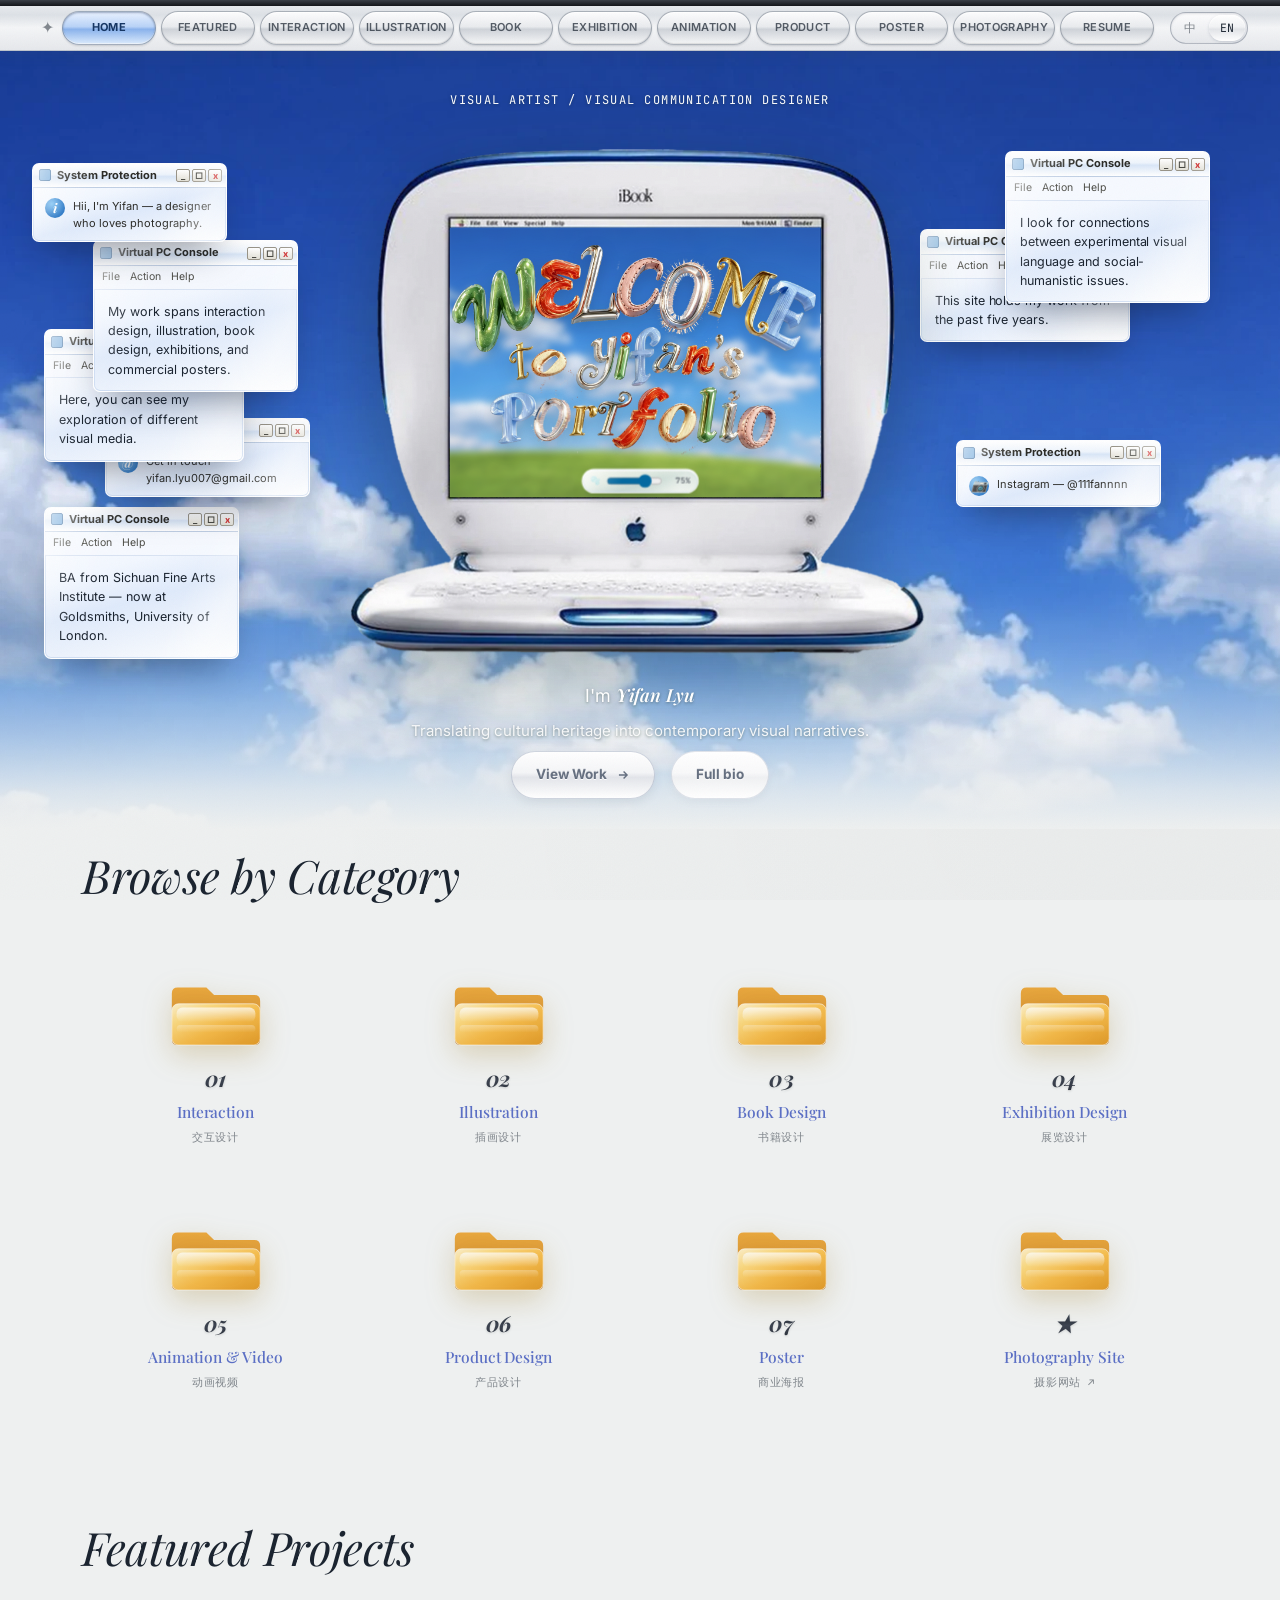
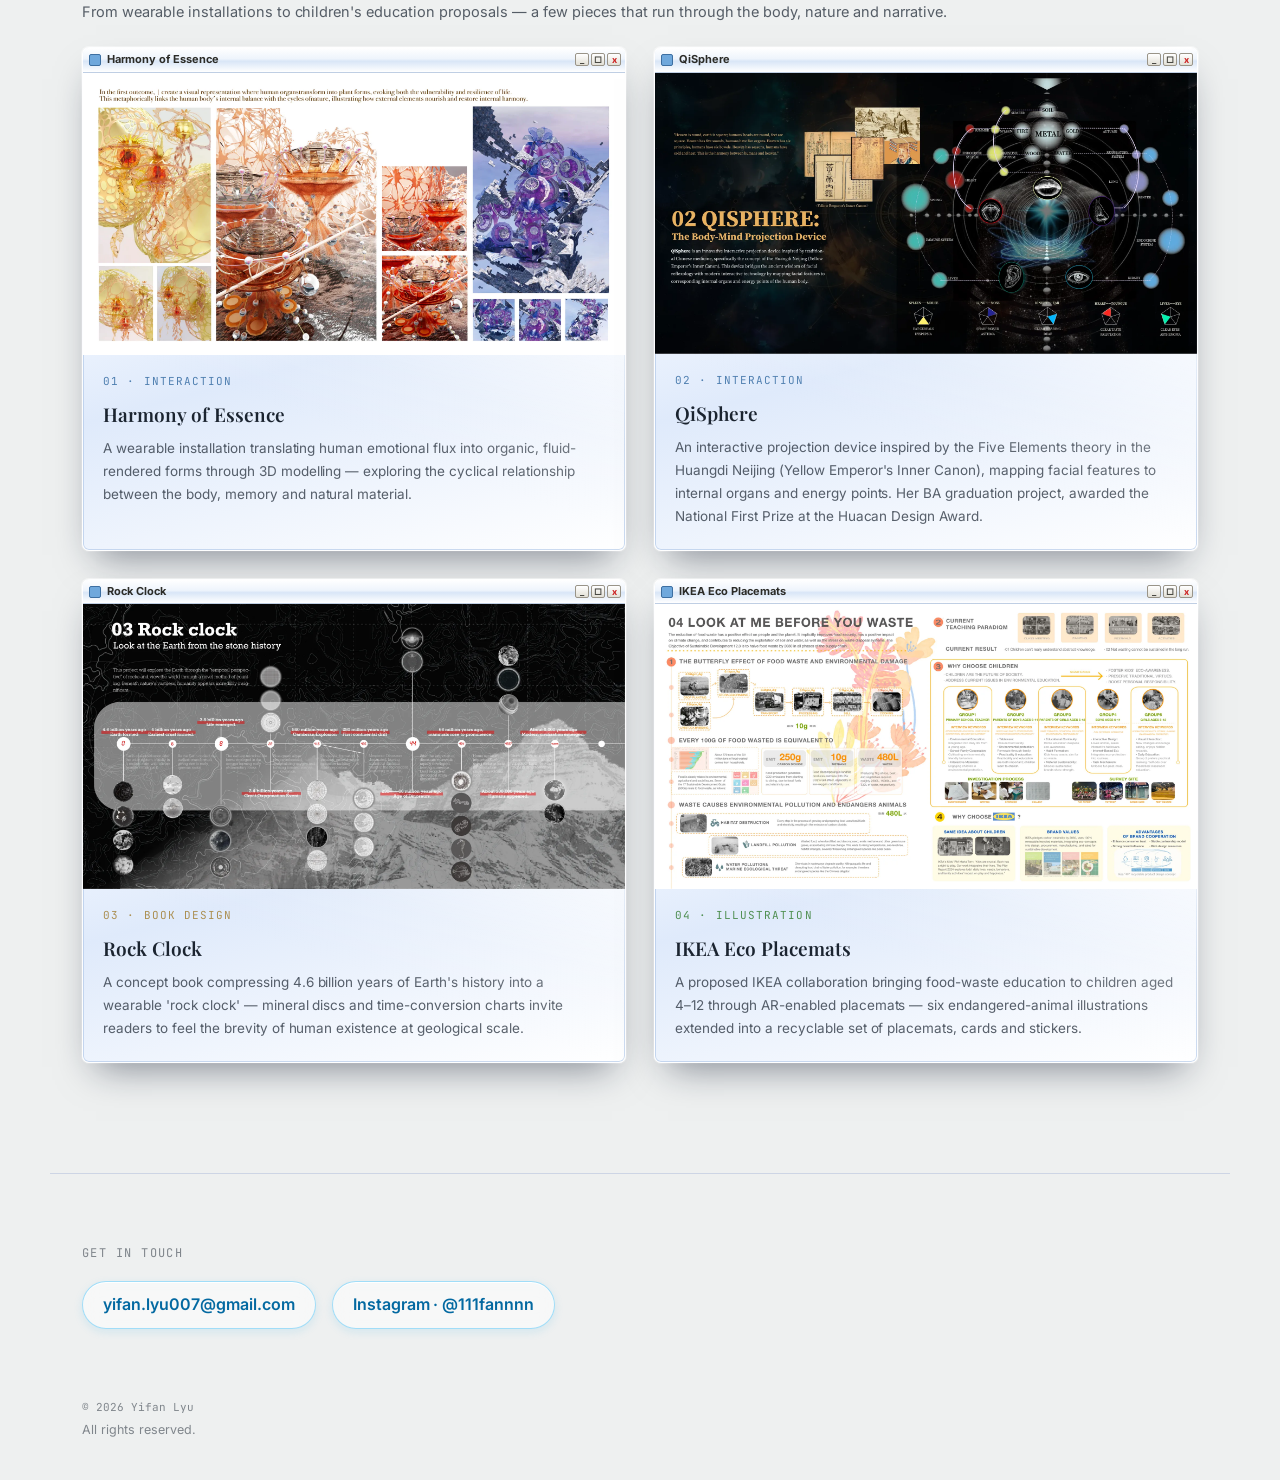
==== index.html @ 65c14242 "v62: mobile-only hero/nav/category/resume rework All changes scoped to max-width media queries — des" ====
<!doctype html>
<html lang="en" data-lang="en">
<head>
<meta charset="UTF-8">
<meta name="viewport" content="width=device-width, initial-scale=1.0">
<title>Yifan Lyu | Visual Artist &amp; Designer</title>
<meta name="description" content="Yifan Lyu's portfolio: photography, illustration, book design, exhibitions and interaction design.">
<link rel="stylesheet" href="css/style.css?v=62">
</head>
<body>

<nav class="site-nav">
  <div class="nav-inner">
    <a href="index.html" class="brand" aria-label="Home"><span class="brand-mark">✦</span></a>
    <div class="nav-right">
      <div class="nav-links nav-links-cats" id="nav-cat-links"></div>
      <div class="nav-links nav-links-simple">
        <a href="index.html" data-i18n="nav_home">首页</a>
        <a href="index.html#cat-tiles-section" data-i18n="nav_categories">作品分类</a>
        <a href="index.html#featured-section" data-i18n="nav_featured">精选项目</a>
        <a href="about.html" data-i18n="nav_about">简历</a>
      </div>
      <div class="lang-toggle">
        <button data-lang="zh">中</button>
        <button data-lang="en">EN</button>
      </div>
    </div>
  </div>
</nav>

<header class="welcome-hero" id="welcome-hero">
  <div class="welcome-kicker" data-i18n="hero_role">视觉艺术家 / 视觉传达设计师</div>

  <div class="hero-clouds" aria-hidden="true">
    <div class="hero-cloud" style="top:4%; width:340px; height:80px; animation-duration:75s; animation-delay:0s;"></div>
    <div class="hero-cloud" style="top:11%; width:220px; height:56px; animation-duration:58s; animation-delay:-20s;"></div>
    <div class="hero-cloud" style="top:2%; width:180px; height:46px; animation-duration:66s; animation-delay:-42s;"></div>
  </div>
  <div class="crt-scene" id="crt-scene">
    <div class="crt-wrap">
      <img class="crt-monitor-img" src="assets/img/hero/ibook.webp" alt="">
      <div class="crt-screen">
        <div class="welcome-3d-wrap" id="welcome-3d-wrap" role="img" aria-label="Welcome to Yifan Lyu's Portfolio"></div>
      </div>
      <div class="hero-bubble-slider">
        <span>&#129767;</span>
        <input type="range" id="bubble-density" min="0" max="100" step="5" value="75">
        <span class="bubble-pct" id="bubble-pct">75%</span>
      </div>
    </div>
    <div class="scatter-windows" id="scatter-windows"></div>
  </div>
  <div class="hero-bubbles" id="hero-bubbles" aria-hidden="true"></div>

  <p class="welcome-sub"><span data-i18n="welcome_iam">我是</span> <strong>Yifan Lyu</strong></p>
  <p class="welcome-tagline" data-i18n="hero_tagline">在视觉文化与身份认同之间，寻找传统与当代的转译方式。</p>

  <div class="welcome-actions">
    <a href="#cat-tiles" class="btn-solid">
      <span data-i18n="hero_cta">查看作品</span>
      <svg width="14" height="14" viewBox="0 0 24 24" fill="none" stroke="currentColor" stroke-width="2.4"><path d="M5 12h14M13 6l6 6-6 6"/></svg>
    </a>
    <a href="about.html" class="btn-line" data-i18n="intro_more">完整履历</a>
  </div>
</header>

<section class="featured" id="cat-tiles-section">
  <div class="section-head reveal">
    <div>
      <h2 data-i18n="work_section_heading">作品分类</h2>
    </div>
  </div>
  <div class="cat-tile-grid" id="cat-tiles"></div>
</section>

<section class="featured" id="featured-section">
  <div class="section-head reveal">
    <div>
      <h2 data-i18n="featured_heading">精选项目</h2>
      <p class="sec-desc" data-i18n="featured_desc">从可穿戴装置到儿童教育提案，几件贯穿身体、自然与叙事的代表作品。</p>
    </div>
  </div>
  <div class="feature-grid" id="featured-projects"></div>
</section>

<section class="contact-cta reveal">
  <div class="kicker" data-i18n="footer_contact_kicker">联系</div>
  <div class="contact-links">
    <a class="email" href="mailto:yifan.lyu007@gmail.com">yifan.lyu007@gmail.com</a>
    <a class="email" href="https://instagram.com/111fannnn" target="_blank" rel="noopener">Instagram · @111fannnn</a>
  </div>
</section>

<footer class="site-footer">
  <div class="foot-left">
    <span class="page-index">© <span id="year"></span> Yifan Lyu</span>
    <span data-i18n="footer_rights">保留所有权利。</span>
  </div>
</footer>

<div class="confirm-modal" id="photo-confirm-modal" aria-hidden="true">
  <div class="confirm-backdrop" data-confirm-close></div>
  <div class="confirm-card win">
    <div class="win-titlebar">
      <span class="win-icon"></span>
      <span class="win-title" data-i18n="photo_confirm_title">跳转提示</span>
      <div class="win-controls"><span data-confirm-close>x</span></div>
    </div>
    <div class="win-body confirm-body">
      <p data-i18n="photo_confirm_body">即将离开本站，前往一个独立的摄影作品网站。</p>
      <div class="confirm-actions">
        <button type="button" class="btn-line" data-confirm-close data-i18n="photo_confirm_cancel">取消</button>
        <button type="button" class="btn-solid" id="photo-confirm-ok" data-i18n="photo_confirm_ok">继续前往</button>
      </div>
    </div>
  </div>
</div>

<script src="js/data.js?v=62"></script>
<script src="js/welcome-pieces.js?v=62"></script>
<script src="js/main.js?v=62"></script>
<script src="js/gallery.js?v=62"></script>
<script src="js/home.js?v=62"></script>
<script>
  document.getElementById("year").textContent = new Date().getFullYear();
  function applyInlineLang() {
    const lang = document.documentElement.getAttribute("data-lang") || "en";
    document.querySelectorAll("[data-lang-zh]").forEach((el) => {
      el.textContent = lang === "zh" ? el.dataset.langZh : el.dataset.langEn;
    });
  }
  document.addEventListener("DOMContentLoaded", applyInlineLang);
  document.addEventListener("langchange", applyInlineLang);
</script>
</body>
</html>
---- css/style.css ----
/* =========================================================================
   Yifan Lyu — Portfolio
   Design system: cool pale ground, italic serif display type mixed with a
   grotesk sans, a glossy multi-hue accent system (echoing the 3D-lettered
   "Welcome" key art), hand-marked details.
========================================================================= */

@import url("https://fonts.googleapis.com/css2?family=Playfair+Display:ital,wght@0,500;0,600;0,700;1,500;1,600;1,700&family=Noto+Serif+SC:wght@500;600&family=Inter:wght@400;500;600;700;800;900&family=JetBrains+Mono:wght@400;500&family=Yellowtail&family=Noto+Sans+SC:wght@300;400;500;600&display=swap");

:root {
  --bg: #eef0f0;
  --bg-soft: #e3e6e5;
  --card: #ffffff;
  --ink: #1b2430;
  --ink-70: rgba(27, 36, 48, 0.72);
  --ink-50: rgba(27, 36, 48, 0.52);
  --line: rgba(120, 145, 200, 0.28);
  --line-strong: rgba(70, 90, 140, 0.32);
  --accent: #0369a1;
  --accent-warm: #b91c1c;
  --accent-warm-border: rgba(185, 28, 28, .35);
  --accent-2: #38bdf8;
  --cat-heading: #5b6fc4; /* single blue-violet used for category headings/folder names — not per-category, just one consistent color */
  --accent-pale: #e0f2fe;
  --accent-grad: linear-gradient(125deg, #7dd3fc 0%, #38bdf8 45%, #c084fc 100%);
  --purple: #6b21a8;
  --purple-2: #c084fc;
  --purple-pale: #f3e8ff;

  /* neutral gray-white glass — nav, panels, cards, buttons */
  --glass-grad: linear-gradient(135deg, rgba(255,255,255,.88) 0%, rgba(238,239,240,.68) 45%, rgba(226,228,232,.55) 75%, rgba(255,255,255,.88) 100%);
  --glass-border: rgba(120, 130, 145, 0.28);
  /* white-glass, same material as the buttons — folder tiles + feature cards */
  --folder-grad: linear-gradient(180deg, #ffffff 0%, #f4f5f7 45%, #e3e5ea 55%, #ffffff 100%);
  /* deep, low-shine graphite text treatment for tile numbers etc. */
  --metal-grad: linear-gradient(180deg, #4b5361 0%, #333a45 45%, #3d4451 55%, #262b34 100%);

  --c-yingxiang: #d1531f;
  --c-shouhui: #4f8f52;
  --c-shuji: #ab8f52;
  --c-vi: #9a524f;
  --c-jiaohu: #4f7fb0;
  --c-chanpin: #6f6fae;
  --c-haibao: #c2894f;
  --sage: #d7ddce;
  --sage-ink: #2a2f27;

  --serif: "Playfair Display", "Noto Serif SC", "PingFang SC", serif;
  --sans: "Inter", "PingFang SC", "Microsoft YaHei", "Noto Sans SC", -apple-system, sans-serif;
  --mono: "JetBrains Mono", ui-monospace, monospace;

  --container: 1180px;
  --edge: clamp(20px, 5vw, 32px);
  --radius: 8px;
}

* { box-sizing: border-box; }
html { scroll-behavior: smooth; }

/* Work-listing and project-detail pages keep the warm red accent; the
   homepage and resume page stay on the cool blue --accent default. */
.page-work, .page-project { --accent: var(--accent-warm); }

body {
  margin: 0;
  background-color: var(--bg);
  background-image:
    radial-gradient(at 10% 10%, rgba(255, 255, 255, 0.6) 0px, transparent 55%),
    radial-gradient(at 90% 90%, rgba(0, 0, 0, 0.02) 0px, transparent 55%);
  background-attachment: fixed;
  color: var(--ink);
  font-family: var(--sans);
  font-size: 16px;
  line-height: 1.6;
  letter-spacing: -0.001em;
  -webkit-font-smoothing: antialiased;
  -moz-osx-font-smoothing: grayscale;
  text-rendering: optimizeLegibility;
  overflow-x: hidden;
  cursor: url("../assets/img/cursor-mosaic.png") 2 2, auto;
}

/* Reusable frosted-glass panel — used for nav chrome, cards and boxed content
   so the whole site reads as one consistent Y2K glass system. */
.glass-panel {
  background: var(--glass-grad);
  -webkit-backdrop-filter: blur(20px) saturate(140%);
  backdrop-filter: blur(20px) saturate(140%);
  border: 1px solid var(--glass-border);
  box-shadow: 0 16px 40px rgba(148, 163, 184, 0.20), inset 0 1.5px 0 rgba(255,255,255,.95), inset 0 -2px 4px rgba(186,230,253,.3);
}

img, video { max-width: 100%; display: block; }
a { color: inherit; text-decoration: none; }
button { font: inherit; color: inherit; background: none; border: none; cursor: pointer; }
ul { margin: 0; padding: 0; list-style: none; }
h1, h2, h3, h4, p { margin: 0; }

.container { max-width: var(--container); margin: 0 auto; padding: 0 var(--edge); }

::selection { background: var(--accent); color: var(--bg); }

/* background grain + texture ------------------------------------------- */
body::before {
  content: "";
  position: fixed; inset: 0; pointer-events: none; z-index: 9000;
  opacity: 0.035; mix-blend-mode: multiply;
  background-image: url("data:image/svg+xml,%3Csvg xmlns='http://www.w3.org/2000/svg' width='120' height='120'%3E%3Cfilter id='n'%3E%3CfeTurbulence type='fractalNoise' baseFrequency='0.9' numOctaves='2' stitchTiles='stitch'/%3E%3C/filter%3E%3Crect width='100%25' height='100%25' filter='url(%23n)'/%3E%3C/svg%3E");
}

/* custom cursor ---------------------------------------------------------- */
.cursor-dot {
  position: fixed; top: 0; left: 0; width: 14px; height: 14px;
  border-radius: 50%; background: var(--accent); pointer-events: none;
  z-index: 9999; transform: translate(-50%, -50%);
  transition: width .2s, height .2s, background .2s, opacity .2s;
  opacity: 0;
}
.cursor-dot.active { opacity: 1; }
.cursor-dot.big { width: 46px; height: 46px; background: rgba(209, 83, 31, 0.14); border: 1.5px solid var(--accent); }
@media (max-width: 900px), (hover: none) { .cursor-dot { display: none; } }

/* -------------------------------------------------------------------- nav
   Classic Mac OS X / early-2000s browser chrome: a thin dark strip on top,
   then a steel-gray beveled bar of individually pill-shaped, 3D tab
   buttons — each with its own top highlight and bottom bevel, not a flat
   flush strip of hairline-divided cells. */
.site-nav {
  position: sticky; top: 0; left: 0; right: 0; z-index: 500;
  background: linear-gradient(180deg, #eef0f3 0%, #dde1e6 30%, #f4f5f7 55%, #e6e8ec 100%);
  border-bottom: 1px solid rgba(120, 130, 145, .4);
  box-shadow: 0 4px 14px rgba(60, 70, 90, 0.14);
}
/* nav content is capped to the same --container column as every other
   section so the nav buttons line up with body text at every viewport
   width, while the bar's background/shadow still bleeds full width */
.nav-inner {
  display: flex; align-items: center;
  padding: 6px var(--edge) 0;
  min-height: 50px;
}
.site-nav::before {
  content: ""; position: absolute; top: 0; left: 0; right: 0; height: 6px;
  background: linear-gradient(180deg, #3a3f47 0%, #14161a 100%);
  z-index: 0; pointer-events: none;
}
.site-nav .brand {
  position: relative; z-index: 1;
  display: flex; align-items: center; justify-content: center;
  width: 30px; height: 34px; flex-shrink: 0;
}
.brand-mark {
  font-size: 16px; color: var(--ink-50); transition: color .2s, transform .3s;
}
.site-nav .brand:hover .brand-mark { color: var(--accent); transform: rotate(90deg); }

.nav-links { display: flex; align-items: stretch; gap: 5px; height: 34px; }
.nav-links a {
  display: flex; align-items: center; justify-content: center;
  font-size: 12px; font-weight: 600; letter-spacing: .03em; text-transform: uppercase;
  position: relative; padding: 0 15px; border-radius: 999px;
  background: linear-gradient(180deg, #fdfdfe 0%, #e9ebee 46%, #cfd3d9 54%, #f6f7f8 100%);
  border: 1px solid rgba(110, 120, 135, .55);
  box-shadow: inset 0 1px 0 rgba(255,255,255,.95), inset 0 -1px 1px rgba(30,35,45,.12), 0 1px 2px rgba(30,35,45,.15);
  color: var(--ink-70); transition: background .18s, color .18s, box-shadow .18s, transform .15s;
}
.nav-links a:hover { transform: translateY(-1px); box-shadow: inset 0 1px 0 rgba(255,255,255,1), inset 0 -1px 1px rgba(30,35,45,.12), 0 3px 6px rgba(30,35,45,.22); }
.nav-links a.current {
  color: #173764; font-weight: 700;
  background: linear-gradient(180deg, #eaf2ff 0%, #b9d3f7 46%, #8bb3ec 54%, #dcebfd 100%);
  box-shadow: inset 0 1px 2px rgba(15,40,90,.35), inset 0 -1px 0 rgba(255,255,255,.6), 0 1px 2px rgba(30,35,45,.15);
}
/* category links stretch to fill the whole header, evenly spaced */
.nav-links-cats { flex: 1; justify-content: space-evenly; min-width: 0; }
.nav-links-cats a { flex: 1; font-size: 11px; padding: 0 6px; white-space: nowrap; }
.nav-links-simple { display: none; }
@media (max-width: 980px) {
  .nav-links-cats { display: none; }
  .nav-links-simple { display: flex; }
}
@media (max-width: 1180px) {
  .nav-links-cats a { padding: 0 4px; font-size: 10px; }
}

.lang-toggle {
  display: flex; align-items: center;
  border: 1px solid rgba(110, 120, 135, .5);
  background: linear-gradient(180deg, #fdfdfe 0%, #e5e7eb 100%);
  border-radius: 999px; padding: 2px; gap: 2px; font-family: var(--mono);
  font-size: 11.5px; letter-spacing: .04em;
  box-shadow: inset 0 1px 2px rgba(60,70,90,.15);
}
.lang-toggle button {
  padding: 4px 11px; border-radius: 999px; color: var(--ink-50); transition: background .2s, color .2s, box-shadow .2s;
}
.lang-toggle button.active {
  background: linear-gradient(180deg, #ffffff 0%, #f2f3f5 45%, #e2e4e8 55%, #ffffff 100%);
  color: var(--ink); box-shadow: inset 0 1px 0 #fff, 0 1px 3px rgba(100,110,130,.25);
}
.nav-right { position: relative; z-index: 1; display: flex; align-items: center; gap: 16px; height: 34px; flex: 1; min-width: 0; }
.nav-burger { display: none; }

@media (max-width: 520px) {
  .nav-inner { padding: 6px 18px 0; }
  .nav-right { gap: 8px; }
  .nav-links a { padding: 0 10px; font-size: 11px; }
  .lang-toggle { font-size: 11px; }
  .lang-toggle button { padding: 4px 9px; }
}
/* nav-links-simple now carries 4 items (Home / Categories / Featured /
   Resume) instead of 2 — tightened further so it still fits one line on
   an actual phone instead of wrapping or overflowing the nav bar */
@media (max-width: 460px) {
  .nav-links-simple { gap: 3px; }
  .nav-links-simple a { padding: 0 7px; font-size: 9.5px; letter-spacing: .01em; }
  .nav-right { gap: 6px; }
}
@media (max-width: 380px) {
  .nav-links-simple a { padding: 0 5px; font-size: 9px; }
}

/* gray-white glass/crystal buttons — soft frosted bevel, no color-coded gel.
   Solid + outline share the same footprint, just different fill weight. */
.btn-solid, .btn-line {
  display: inline-flex; align-items: center; gap: 9px;
  padding: 12px 24px; border-radius: 999px;
  font-size: 13.5px; font-weight: 700;
  /* gray, slightly reflective label — a soft light hit from above, a faint
     dark rim below, on a mid-gray base rather than near-black ink */
  color: #667081;
  text-shadow: 0 1px 0 rgba(255,255,255,.9), 0 -1px 0 rgba(50,60,75,.12);
  transition: transform .25s ease, box-shadow .25s ease;
}
.btn-solid {
  background: linear-gradient(180deg, #ffffff 0%, #f4f5f7 45%, #e3e5ea 55%, #ffffff 100%);
  border: 1px solid rgba(148, 163, 184, .45);
  box-shadow: inset 0 1px 0 #ffffff, 0 3px 10px rgba(100, 110, 130, 0.14);
}
.btn-solid:hover { transform: translateY(-2px); box-shadow: inset 0 1px 0 #ffffff, 0 10px 20px rgba(100, 110, 130, 0.2); }
.btn-line {
  background: linear-gradient(180deg, #ffffff 0%, #f9f9fa 45%, #f0f1f3 55%, #ffffff 100%);
  border: 1px solid rgba(148, 163, 184, .3);
  box-shadow: inset 0 1px 0 #ffffff, 0 2px 8px rgba(100, 110, 130, 0.08);
}
.btn-line:hover { transform: translateY(-2px); box-shadow: inset 0 1px 0 #ffffff, 0 8px 16px rgba(100, 110, 130, 0.18); }
.kicker {
  font-family: var(--mono); font-size: 12px; text-transform: uppercase; letter-spacing: .12em;
  color: var(--ink-50);
}

/* ============================================================ welcome hero
   The user's own sky-and-grass photo, an iBook with the WELCOME letters
   swaying on its screen, a scatter of classic silver "Virtual PC Console"
   note windows kept perfectly upright (no tilt), and a few soap bubbles
   drifting up on load. */
.welcome-hero {
  position: relative; overflow: hidden;
  display: flex; flex-direction: column; align-items: center; justify-content: flex-start;
  padding: 40px var(--edge) 30px; gap: 8px;
  background: url("../assets/img/hero/hero-sky-photo2.webp") center top / cover no-repeat;
}
/* ---- soft decorative clouds drifting rightward behind the iBook — the sky
   photo itself can't be panned (it would expose its edges), so this is a
   separate overlay layer instead: safe to loop forever at any viewport. ---- */
.hero-clouds { position: absolute; inset: 0; overflow: hidden; pointer-events: none; z-index: 1; }
.hero-cloud {
  position: absolute; left: -30%;
  border-radius: 50%;
  background: radial-gradient(ellipse at center, rgba(255,255,255,.5) 0%, rgba(255,255,255,.22) 50%, transparent 75%);
  filter: blur(7px);
  animation: hero-cloud-drift linear infinite;
}
@keyframes hero-cloud-drift {
  0% { transform: translateX(0); }
  100% { transform: translateX(160vw); }
}
@media (prefers-reduced-motion: reduce) { .hero-cloud { display: none; } }

/* fade the photo into the page background at the bottom edge instead of a hard cut */
.welcome-hero::after {
  content: ""; position: absolute; left: 0; right: 0; bottom: 0; height: 240px;
  background: linear-gradient(to bottom,
    rgba(238,240,240,0) 0%,
    rgba(238,240,240,.22) 35%,
    rgba(238,240,240,.55) 62%,
    rgba(238,240,240,.85) 84%,
    var(--bg) 100%);
  pointer-events: none; z-index: 1;
}
.welcome-kicker {
  font-family: var(--mono); font-size: 12px; text-transform: uppercase; letter-spacing: .12em;
  color: #ffffff; text-shadow: 0 1px 3px rgba(20,40,20,.35);
}

/* ---- the screen scene: iBook centerpiece (enlarged), windows overlapping beside it ---- */
.crt-scene { position: relative; width: min(1400px, 100%); z-index: 2; }
.crt-wrap { position: relative; width: min(580px, 56vw); margin: 0 auto; z-index: 3; filter: drop-shadow(0 24px 40px rgba(20,40,20,.3)); }
.crt-wrap img.crt-monitor-img { width: 100%; height: auto; display: block; }

.crt-screen {
  position: absolute; left: 17.23%; top: 18.39%; width: 63.87%; height: 46.78%;
  overflow: hidden;
  /* letters pinned toward the top of the screen, freeing the lower portion
     for the bubble-density slider to sit on without covering them */
  display: flex; align-items: flex-start; justify-content: center;
  background: #cfe0ea;
}
.crt-screen::before {
  content: ""; position: absolute; inset: -6px; z-index: 0;
  background: url("../assets/img/hero/sky-clean.webp") center / cover no-repeat;
  filter: blur(3px);
  opacity: .85;
}
.welcome-3d-wrap { position: relative; width: 100%; aspect-ratio: 2503 / 1490; margin-top: 4%; }
.wp-dust { position: absolute; inset: 0; width: 100%; height: 100%; pointer-events: none; }

@property --sway-y { syntax: '<length>'; inherits: false; initial-value: 0px; }
@property --sway-r { syntax: '<angle>'; inherits: false; initial-value: 0deg; }
@property --mx { syntax: '<length>'; inherits: false; initial-value: 0px; }
@property --my { syntax: '<length>'; inherits: false; initial-value: 0px; }

.wp-piece {
  position: absolute; height: auto; display: block;
  filter: drop-shadow(0 6px 8px rgba(20,27,38,.2));
  transform: translate(var(--mx, 0px), calc(var(--my, 0px) + var(--sway-y, 0px))) rotate(var(--sway-r, 0deg));
  /* no CSS transition here on purpose — --mx/--my are already updated every
     animation frame from JS while the mouse moves (see initHeroParallax),
     so a transition on the same "transform" property would restart itself
     ~60x/sec, fighting the already-running welcome-sway keyframe animation
     and causing visible stutter right as the cursor gets close. The JS
     eases the mouse-leave reset manually instead. */
  animation: welcome-sway var(--dur, 4.2s) ease-in-out infinite;
  animation-delay: var(--delay, 0s);
  will-change: transform;
}
@keyframes welcome-sway {
  0%, 100% { --sway-y: 0px; --sway-r: 0deg; }
  50% { --sway-y: var(--amp, -8px); --sway-r: var(--rot, 1.4deg); }
}
@media (prefers-reduced-motion: reduce) {
  .wp-piece { animation: none; }
}

/* ---- soap bubbles drifting up through the scene on load — same backdrop
   layer as the orbiting photos, behind the computer and windows ---- */
.hero-bubbles { position: absolute; inset: 0; overflow: hidden; pointer-events: none; z-index: 1; }
.hero-bubble-float {
  position: absolute; bottom: -8%; z-index: 2; border-radius: 50%; pointer-events: none;
  opacity: 0;
  /* soap-film iridescence: picks up a bit of the sky/grass scene it drifts
     through — blue, green and a touch of pink — over a bright highlight. */
  background:
    radial-gradient(circle at 30% 26%, rgba(255,255,255,.9) 0%, rgba(255,255,255,.2) 18%, transparent 32%),
    radial-gradient(circle at 70% 72%, rgba(110,190,255,.4) 0%, transparent 54%),
    radial-gradient(circle at 78% 28%, rgba(160,255,180,.3) 0%, transparent 46%),
    radial-gradient(circle at 22% 74%, rgba(255,180,225,.24) 0%, transparent 50%),
    rgba(255,255,255,.1);
  border: 1.5px solid rgba(255,255,255,.7);
  box-shadow: inset 0 0 16px rgba(255,255,255,.4), inset 0 0 30px rgba(130,200,255,.2), 0 6px 16px rgba(20,40,20,.1);
  /* backwards fill so the pre-delay state is genuinely the 0% keyframe
     (invisible, unrisen) instead of the element's own base style — without
     this, a bubble sits fully visible at rest until its delay elapses. */
  animation: bubble-rise linear infinite;
  animation-fill-mode: backwards;
}
@keyframes bubble-rise {
  0% { transform: translateY(0) translateX(0); opacity: 0; }
  8% { opacity: .85; }
  90% { opacity: .6; }
  100% { transform: translateY(calc(-1 * var(--rise, 700px))) translateX(var(--drift, 30px)); opacity: 0; }
}
@media (prefers-reduced-motion: reduce) { .hero-bubble-float { display: none; } }

/* ---- crystal-glass popup windows, scattered around, always upright — same
   glossy-bevel material family as the buttons and folder tabs, with a
   diagonal shine sweep for a proper "亮晶晶" glinting read ---- */
.win {
  position: relative;
  display: block; border-radius: 7px; overflow: hidden;
  background: linear-gradient(165deg, #ffffff 0%, #f2f7ff 38%, #dfeafb 58%, #ffffff 100%);
  border: 1px solid rgba(255,255,255,.9);
  box-shadow:
    0 18px 36px -14px rgba(15,25,45,.5),
    inset 0 1.5px 0 rgba(255,255,255,.95),
    inset 0 0 0 1px rgba(170,195,230,.45);
  transition: transform .2s ease, box-shadow .2s ease;
}
.win::after {
  content: ""; position: absolute; inset: 0; pointer-events: none; z-index: 3;
  background: linear-gradient(115deg,
    rgba(255,255,255,.7) 0%, rgba(255,255,255,.18) 18%,
    transparent 32%, transparent 68%,
    rgba(255,255,255,.4) 86%, rgba(255,255,255,.08) 100%);
  mix-blend-mode: screen;
}
.win:hover { transform: translateY(-3px); }
.win-titlebar {
  position: relative; overflow: hidden; z-index: 2;
  display: flex; align-items: center; gap: 6px; padding: 3px 4px 3px 6px;
  background: linear-gradient(180deg, #ffffff 0%, #eef4fc 45%, #d9e6f7 55%, #ffffff 100%);
  border-bottom: 1px solid rgba(150,175,210,.6);
  cursor: grab;
}
.win.dragging, .sys-note.dragging { z-index: 50; box-shadow: 0 26px 50px -12px rgba(10,15,15,.55); }
.win.dragging .win-titlebar, .sys-note.dragging .win-titlebar { cursor: grabbing; }
.win-icon {
  width: 12px; height: 12px; flex-shrink: 0; background: #6fa8dc;
  border: 1px solid #3d6fa1; border-radius: 2px;
}
.win-title { flex: 1; font-family: var(--sans); font-size: 11px; font-weight: 700; letter-spacing: 0; color: #2c2c28; white-space: nowrap; overflow: hidden; text-overflow: ellipsis; }
.win-controls { display: flex; gap: 2px; position: relative; }
.win-controls span {
  width: 14px; height: 13px; display: flex; align-items: center; justify-content: center;
  font-size: 9px; line-height: 1; font-family: var(--sans); font-weight: 700;
  background: linear-gradient(180deg, #ffffff 0%, #e2e0d6 100%); color: #4a4a44;
  border: 1px solid #999488; border-radius: 2px;
}
.win-controls span:last-child { color: #c22; }
.win-menubar {
  position: relative; z-index: 2;
  display: flex; gap: 10px; padding: 3px 8px;
  background: rgba(247,250,255,.9); border-bottom: 1px solid rgba(210,222,240,.8);
  font-family: var(--sans); font-size: 10.5px; color: #4a4a44;
}
.win-body { position: relative; z-index: 2; padding: 12px 14px; background: transparent; color: var(--ink); }

.scatter-windows { display: flex; flex-wrap: wrap; justify-content: center; gap: 14px; margin-top: 6px; z-index: 2; }
.scatter-windows .win { width: clamp(190px, 42vw, 230px); }
.scatter-windows .win-body { font-size: 12.5px; line-height: 1.55; }

/* below the 980px breakpoint the note windows fall out of their absolute
   overlapping slots and stack in a plain flex-wrap list under the iBook.
   On an actual phone that's a dozen full-size app windows stacked end to
   end — dropped entirely on mobile (desktop/tablet ≥720px unaffected,
   still gets the full scattered-window layout). */
@media (max-width: 720px) {
  .scatter-windows { display: none; }
}

/* ---- bubble-density slider — sits on the lower part of the iBook screen
   itself (the letters are pinned to the top of the screen to clear it) ---- */
.hero-bubble-slider {
  position: relative; z-index: 4; display: flex; align-items: center; gap: 8px; overflow: hidden;
  margin: 10px auto 0; padding: 5px 12px; width: fit-content;
  background: linear-gradient(165deg, rgba(255,255,255,.92) 0%, rgba(242,247,255,.85) 38%, rgba(223,234,251,.8) 58%, rgba(255,255,255,.92) 100%);
  border: 1px solid rgba(255,255,255,.9); border-radius: 999px;
  box-shadow: 0 10px 22px -10px rgba(15,25,45,.4), inset 0 1.5px 0 rgba(255,255,255,.95), inset 0 0 0 1px rgba(170,195,230,.4);
  -webkit-backdrop-filter: blur(6px); backdrop-filter: blur(6px);
  font-family: var(--mono); font-size: 10.5px; color: var(--ink-70); letter-spacing: .04em;
}
.hero-bubble-slider::after {
  content: ""; position: absolute; inset: 0; pointer-events: none;
  background: linear-gradient(115deg,
    rgba(255,255,255,.7) 0%, rgba(255,255,255,.15) 20%,
    transparent 36%, transparent 64%,
    rgba(255,255,255,.35) 84%, rgba(255,255,255,.06) 100%);
  mix-blend-mode: screen;
}
.hero-bubble-slider input[type="range"] {
  width: 100px; accent-color: var(--accent);
}
.hero-bubble-slider .bubble-pct { min-width: 2.6em; text-align: right; font-weight: 700; color: var(--ink); }

/* ---- compact "System Protection"-style toast for the lead intro line —
   same crystal-glass material as .win ---- */
.sys-note {
  position: relative;
  display: block; border-radius: 7px; overflow: hidden;
  background: linear-gradient(165deg, #ffffff 0%, #f2f7ff 38%, #dfeafb 58%, #ffffff 100%);
  border: 1px solid rgba(255,255,255,.9);
  box-shadow:
    0 18px 36px -14px rgba(15,25,45,.5),
    inset 0 1.5px 0 rgba(255,255,255,.95),
    inset 0 0 0 1px rgba(170,195,230,.45);
}
.sys-note::after {
  content: ""; position: absolute; inset: 0; pointer-events: none; z-index: 3;
  background: linear-gradient(115deg,
    rgba(255,255,255,.7) 0%, rgba(255,255,255,.18) 18%,
    transparent 32%, transparent 68%,
    rgba(255,255,255,.4) 86%, rgba(255,255,255,.08) 100%);
  mix-blend-mode: screen;
}
.sys-note .win-titlebar { padding: 3px 4px 3px 6px; }
.sys-note .sys-body { position: relative; z-index: 2; display: flex; align-items: flex-start; gap: 8px; padding: 10px 12px; }
.sys-note .sys-icon {
  width: 20px; height: 20px; border-radius: 50%; flex-shrink: 0;
  background: radial-gradient(circle at 35% 30%, #7ec3f5, #1c6fc2 70%);
  color: #fff; font-family: var(--serif); font-style: italic; font-weight: 700; font-size: 13px;
  display: flex; align-items: center; justify-content: center;
}
.sys-note .sys-text { font-family: var(--sans); font-size: 11px; line-height: 1.5; color: #2c2c28; }

@media (min-width: 980px) {
  .crt-scene { min-height: 555px; }
  .crt-wrap { position: absolute; left: 50%; top: 4px; transform: translateX(-50%); }
  .scatter-windows { position: absolute; inset: 0; margin-top: 0; display: block; }
  .scatter-windows .win,
  .scatter-windows .sys-note {
    position: absolute; left: var(--slot-x); top: var(--slot-y); transform: none;
    z-index: var(--slot-z, 2);
  }
  .scatter-windows .win { width: var(--slot-w, 210px); }
  .scatter-windows .sys-note { width: var(--slot-w, 200px); }
  /* positioned relative to .crt-wrap now (it's nested inside it) — sits in
     the lower part of the screen, below the top-pinned letters; if space
     runs short it's fine to spill onto the Apple logo below the screen */
  .hero-bubble-slider {
    position: absolute; left: 50%; top: 60%; transform: translateX(-50%) scale(.88);
    margin: 0; z-index: 5; font-size: 9px; padding: 3px 9px; gap: 5px;
  }
  .hero-bubble-slider input[type="range"] { width: 64px; }
}

/* sit above the bubble layer (z-index 2) so drifting bubbles never wash
   out the name, tagline or buttons */
.welcome-sub {
  position: relative; z-index: 3;
  font-size: clamp(15px, 2vw, 18px); color: #ffffff; text-shadow: 0 1px 3px rgba(20,40,20,.4); text-align: center;
}
.welcome-sub strong { font-family: var(--serif); font-style: italic; font-weight: 600; }
.welcome-tagline {
  position: relative; z-index: 3;
  font-size: clamp(13px, 1.5vw, 15px); color: rgba(255,255,255,.9); text-shadow: 0 1px 3px rgba(20,40,20,.4); max-width: 60ch; text-align: center;
}
.welcome-actions { position: relative; z-index: 3; display: flex; align-items: center; justify-content: center; gap: 16px; }

@media (max-width: 720px) {
  .welcome-hero { padding-top: 40px; gap: 4px; }
  /* the role line reads fine on a wide desktop hero but just eats vertical
     space above the fold on a phone — dropped on mobile only */
  .welcome-kicker { display: none; }
  /* was sized as a fraction of the hero (56vw), which shrinks to a tiny
     iBook with a lot of dead blue space around it on a narrow phone —
     mobile gets its own, much larger fraction of the screen width instead */
  .crt-wrap { width: min(440px, 86vw); }
  /* with .scatter-windows hidden above, "I'm Yifan Lyu" now follows the
     computer directly with no leftover gap where the popups used to sit */
}

/* ----------------------------------------------------------------- intro
   (still used standalone on about.html's page-hero) */
.intro-bio {
  font-size: clamp(16px, 1.8vw, 19px); line-height: 1.7; color: var(--ink);
}

@media (max-width: 860px) {
  .intro-grid { grid-template-columns: 1fr; gap: 24px; }
}

/* ------------------------------------------------------- category groups */
.cat-groups { max-width: var(--container); margin: 0 auto; padding: 0 var(--edge); display: flex; flex-direction: column; gap: 64px; }
.cat-group-head { display: flex; align-items: baseline; gap: 12px; margin-bottom: 22px; }
.cat-group-head .dot { width: 9px; height: 9px; border-radius: 50%; flex-shrink: 0; }
.cat-group-head h3 {
  font-family: var(--serif); font-style: italic; font-weight: 500;
  font-size: clamp(22px, 2.6vw, 30px);
  /* one consistent blue-violet instead of flat black — kept to a single
     color (not per-category) so the list doesn't turn into a rainbow */
  color: var(--cat-heading);
}
.cat-group-head .cat-en { font-family: var(--mono); font-size: 11.5px; color: var(--ink-50); text-transform: uppercase; letter-spacing: .06em; }

/* ------------------------------------------------------ category tile grid
   Back to a grid of individual folder icons (crystal-gold material) with
   preview photos peeking out of the top on hover — the wide cascading-tab
   version didn't land, this is closer to the reference. */
.cat-tile-grid {
  max-width: var(--container); margin: 0 auto; padding: 0 var(--edge);
  display: grid; grid-template-columns: repeat(4, 1fr); gap: 34px 16px;
}
.cat-tile {
  display: flex; flex-direction: column; align-items: center; text-align: center;
  position: relative; padding-top: 40px; z-index: 1;
  transition: transform .3s cubic-bezier(.2,.8,.2,1), z-index 0s;
}
.cat-tile:hover { transform: translateY(-5px); z-index: 20; }

/* Photos tucked "inside" the folder — hidden above the icon, they slide down
   and fan out when the tile is hovered, as if the folder just opened. Kept
   close to the icon itself (not the old, far-away 74px gap). */
.cat-tile-peek {
  position: absolute; left: 8%; right: 8%; bottom: 100%; height: 56px;
  z-index: 1; pointer-events: none;
}
.cat-tile-peek img {
  position: absolute; bottom: 0; width: 56px; height: 56px; object-fit: cover;
  border-radius: 6px; border: 2px solid var(--card); box-shadow: 0 8px 18px -6px rgba(20,27,38,.35);
  transform: translateY(85%) scale(.85) rotate(calc((var(--pi, 0) - 1) * 8deg));
  opacity: 0; transition: transform .4s cubic-bezier(.2,.8,.2,1), opacity .3s;
  transition-delay: calc(var(--pi, 0) * .05s);
}
.cat-tile-peek img:nth-child(1) { left: 0; }
.cat-tile-peek img:nth-child(2) { left: 50%; margin-left: -28px; z-index: 2; }
.cat-tile-peek img:nth-child(3) { right: 0; }
.cat-tile:hover .cat-tile-peek img { transform: translateY(0) scale(1) rotate(calc((var(--pi, 0) - 1) * 8deg)); opacity: 1; }

/* The folder icon — a proper inline SVG (see folderSvg() in gallery.js):
   a darker back flap with the tab, a lighter crystal-glass front pocket
   layered over it for real depth. Lifts and tilts open (with a colored
   glow in the category's own color) on hover. */
.cat-tile-icon {
  width: 96px; aspect-ratio: 100 / 78; margin: 0 auto 12px;
  filter: drop-shadow(0 10px 14px rgba(150,110,10,.28));
  transition: transform .3s cubic-bezier(.2,.8,.2,1), filter .3s;
  transform-origin: 50% 100%;
}
.cat-tile-icon-svg { width: 100%; height: 100%; display: block; opacity: .88; }
.cat-tile:hover .cat-tile-icon {
  transform: scale(1.08) rotate(-3deg) translateY(-3px);
  filter: drop-shadow(0 16px 22px var(--tile-c, rgba(150,110,10,.4)));
}
.cat-tile-folder { position: relative; z-index: 2; }
.cat-tile-num {
  font-family: var(--serif); font-style: italic; font-weight: 700;
  font-size: clamp(19px, 1.7vw, 23px); margin-bottom: 4px;
  background: var(--metal-grad); background-clip: text; -webkit-background-clip: text;
  color: transparent; -webkit-text-fill-color: transparent;
  filter: drop-shadow(0 1px 1px rgba(20,24,30,.15));
}
.cat-tile-name { font-family: var(--serif); font-weight: 500; font-size: 15.5px; color: var(--cat-heading); }
.cat-tile-en { margin-top: 4px; font-family: var(--mono); font-size: 10.5px; text-transform: uppercase; letter-spacing: .07em; color: var(--ink-50); }

@media (max-width: 900px) {
  .cat-tile-grid { grid-template-columns: repeat(2, 1fr); gap: 32px 14px; }
}
@media (max-width: 480px) {
  .cat-tile-grid { grid-template-columns: repeat(2, 1fr); gap: 26px 12px; }
}

/* ---------------------------------------------------------- category page: full project blocks */
.cat-projects { display: flex; flex-direction: column; }
.cat-project { padding: 64px 0; border-top: 1px solid var(--line); }
.cat-project:first-child { border-top: none; padding-top: 0; }
.cat-project-head { max-width: none; margin-bottom: 30px; }
.cat-project-title {
  font-family: var(--serif); font-weight: 600; font-size: clamp(19px, 2vw, 23px);
  display: flex; align-items: baseline; gap: 12px;
}
.cat-project-title .num { font-family: var(--serif); font-style: italic; color: var(--accent); font-size: 1em; }
.cat-project-desc { margin-top: 10px; font-size: 14px; line-height: 1.7; color: var(--ink-70); }
.cat-project-head .tag-row { margin-top: 14px; display: flex; gap: 8px; flex-wrap: wrap; }
.cat-project-head .tag-row span {
  font-family: var(--mono); font-size: 10.5px; text-transform: uppercase; letter-spacing: .06em;
  background: rgba(255,255,255,.55); border: 1px solid var(--accent-warm-border);
  padding: 4px 10px; border-radius: 999px; color: var(--accent);
  -webkit-backdrop-filter: blur(8px); backdrop-filter: blur(8px);
}

/* ----------------------------------------------------------------- contact */
.contact-cta {
  max-width: var(--container); margin: 0 auto; padding: 70px var(--edge) 40px;
  border-top: 1px solid var(--line);
}
.contact-cta h2 {
  font-family: var(--serif); font-style: italic; font-weight: 500; color: var(--ink);
  font-size: clamp(26px, 4vw, 40px); line-height: 1.1; margin-top: 10px;
}
.contact-cta .contact-links { margin-top: 18px; display: flex; flex-wrap: wrap; gap: 14px 16px; }
.contact-cta a.email {
  display: inline-block; font-size: clamp(14px, 1.4vw, 16px); font-weight: 600;
  color: var(--accent); background: rgba(255,255,255,.5); border: 1px solid rgba(56,189,248,.45);
  padding: 10px 20px; border-radius: 999px;
  -webkit-backdrop-filter: blur(10px); backdrop-filter: blur(10px);
  box-shadow: inset 0 1px 0 #fff, 0 3px 10px rgba(14,165,233,.12);
  transition: transform .25s ease, box-shadow .25s ease;
}
.contact-cta a.email:hover { transform: translateY(-2px); }

/* ------------------------------------------------------------- featured */
.featured {
  padding: 0 0 110px;
}
.section-head {
  max-width: var(--container); margin: 0 auto 22px; padding: 0 var(--edge);
  display: flex; align-items: flex-end; justify-content: space-between; gap: 20px;
}
.section-head > div { width: 100%; }
.section-head h2 {
  font-family: var(--serif); font-style: italic; font-weight: 400;
  font-size: clamp(28px, 3.6vw, 46px); margin-top: 10px; letter-spacing: -0.008em;
}
.section-head .see-all { font-size: 14px; font-weight: 600; display: flex; align-items: center; gap: 8px; }
.sec-desc { color: var(--ink-70); font-size: 14.5px; line-height: 1.7; max-width: 1000px; margin: 16px 0 0; }

/* ------------------------------------------------------------ feature grid
   Featured projects read as little app windows — same classic titlebar
   chrome as the hero note windows — rather than plain glass cards. */
.feature-grid {
  max-width: var(--container); margin: 0 auto; padding: 0 var(--edge);
  display: grid; grid-template-columns: repeat(2, 1fr); gap: 28px;
}
.feature-card {
  display: block;
  transition: transform .3s cubic-bezier(.2,.8,.2,1), box-shadow .3s;
  /* stronger crystal read: brighter inner rim + a soft outer glow tinted
     with the project's own category color */
  box-shadow:
    0 18px 36px -14px rgba(15,25,45,.5),
    inset 0 1.5px 0 rgba(255,255,255,1),
    inset 0 0 0 1px rgba(170,195,230,.6),
    0 0 0 1px rgba(255,255,255,.5);
}
.feature-card:hover {
  transform: translateY(-5px);
  box-shadow:
    0 24px 48px -18px rgba(15,20,20,.5),
    inset 0 1.5px 0 rgba(255,255,255,1),
    inset 0 0 0 1px rgba(170,195,230,.7),
    0 0 22px -4px var(--tile-c, transparent);
}
.feature-card .win-title { font-family: var(--sans); }
/* no full-card diagonal shine here (that used to streak across the cover
   photo at the top-left corner) — the glint instead lives on the text
   panel below the image, see .feature-card-body::before */
.feature-card.win::after { content: none; }
.feature-card img { width: 100%; height: auto; display: block; }
.feature-card-body {
  position: relative; z-index: 2; padding: 18px 20px 22px;
  background: transparent; overflow: hidden;
}
.feature-card-body::before {
  content: ""; position: absolute; inset: 0; pointer-events: none;
  background: linear-gradient(200deg,
    rgba(255,255,255,.6) 0%, rgba(255,255,255,.16) 26%,
    transparent 48%, transparent 100%);
  mix-blend-mode: screen;
}
.feature-card-eyebrow { font-family: var(--mono); font-size: 11px; letter-spacing: .1em; text-transform: uppercase; margin-bottom: 8px; }
.feature-card-title { font-family: var(--serif); font-weight: 600; font-size: 19px; margin-bottom: 8px; }
.feature-card-desc { font-size: 13.5px; color: var(--ink-70); line-height: 1.7; }

@media (max-width: 760px) {
  .feature-grid { grid-template-columns: 1fr; }
}


/* --------------------------------------------------------------- footer */
.site-footer {
  position: relative; overflow: hidden;
  max-width: var(--container); margin: 0 auto;
  padding: 30px var(--edge) 40px;
  display: flex; justify-content: space-between; align-items: flex-end; flex-wrap: wrap; gap: 16px;
}
.site-footer .foot-left { position: relative; z-index: 2; display: flex; flex-direction: column; gap: 4px; font-size: 12.5px; color: var(--ink-50); }

/* work.html + project.html only: a divider above the footer and a small
   contact cluster bottom-right (not shown on the homepage, which already
   has its own contact section, or on the resume page). */
.site-footer-contact { border-top: 1px solid var(--line); padding-top: 24px; }
.foot-contact { position: relative; z-index: 2; display: flex; align-items: center; gap: 10px; }
.foot-contact-item {
  position: relative;
  width: 32px; height: 32px; border-radius: 50%;
  display: flex; align-items: center; justify-content: center;
  color: var(--ink-50); background: var(--glass-grad); border: 1px solid var(--glass-border);
  transition: color .2s, transform .2s, box-shadow .2s;
}
.foot-contact-item:hover { color: var(--accent); transform: translateY(-2px); box-shadow: 0 10px 18px -10px rgba(20,27,38,.35); }
.foot-wechat-tip {
  position: absolute; bottom: 100%; left: 50%; margin-bottom: 8px; transform: translateX(-50%);
  background: var(--ink); color: #fff; font-size: 11px; padding: 4px 9px; border-radius: 6px;
  white-space: nowrap; opacity: 0; pointer-events: none; transition: opacity .2s;
}
.foot-wechat-tip.show { opacity: 1; }

/* ----------------------------------------------------------- page hero (work/about) */
.page-hero { max-width: var(--container); margin: 0 auto; padding: 64px var(--edge) 40px; border-bottom: none; }
.page-hero h1 {
  font-family: var(--serif); font-style: italic; font-weight: 500;
  font-size: clamp(40px, 7vw, 84px); line-height: 1.02; letter-spacing: -0.01em;
}
.page-hero p { margin-top: 16px; color: var(--ink-70); font-size: clamp(15px,1.6vw,17px); line-height: 1.6; }

/* -------------------------------------------------------------- about */
.about-layout {
  max-width: var(--container); margin: 0 auto; padding: 20px var(--edge) 100px;
  display: grid; grid-template-columns: 200px 1fr; gap: 60px;
}
.about-toc { position: sticky; top: 64px; align-self: start; display: flex; flex-direction: column; gap: 12px; }
.about-toc a { font-size: 13.5px; font-weight: 600; color: var(--ink-50); }
.about-toc a:hover, .about-toc a.active { color: var(--accent); }

.about-section {
  padding: 34px clamp(20px, 3vw, 40px) 40px; margin-bottom: 28px;
  background: var(--glass-grad); border: 1px solid var(--glass-border); border-radius: 18px;
  -webkit-backdrop-filter: blur(18px) saturate(140%); backdrop-filter: blur(18px) saturate(140%);
  box-shadow: 0 20px 40px -28px rgba(100,120,180,.35), inset 0 1px 0 rgba(255,255,255,.7);
}
.about-section:last-child { margin-bottom: 0; }
.about-section h2 {
  font-family: var(--serif); font-style: italic; font-weight: 400;
  font-size: clamp(24px, 3vw, 34px); margin-bottom: 28px;
}

.timeline-item { display: grid; grid-template-columns: 130px 1fr; gap: 20px; padding: 20px 0; border-top: 1px solid var(--line); }
.timeline-item:first-child { border-top: none; }
.timeline-period { font-family: var(--mono); font-size: 12.5px; color: var(--ink-50); padding-top: 3px; }
/* work + research entries: a date range like "2025.09 – 2027.01" stacks
   into start date / short divider / end date instead of running as one
   wide horizontal string that has to wrap awkwardly in the narrow left
   column — see periodHTML() in about.js */
.timeline-period-stacked { display: flex; flex-direction: column; align-items: center; text-align: center; gap: 4px; line-height: 1.3; }
.timeline-period-stacked .tp-sep { width: 1px; height: 12px; background: var(--ink-50); opacity: .45; }
.timeline-role { font-size: 12.5px; color: var(--accent); font-weight: 600; margin-top: 4px; }
.timeline-title { font-weight: 600; font-size: 17px; }
.timeline-note { margin-top: 8px; font-size: 14.5px; color: var(--ink-70); line-height: 1.6; }
.timeline-note-standalone { padding: 16px 0; border-top: 1px solid var(--line); font-style: italic; color: var(--ink-50); }
.timeline-bullets { margin: 10px 0 0; padding-left: 18px; font-size: 14.5px; color: var(--ink-70); line-height: 1.65; }
.timeline-bullets li { margin-bottom: 6px; }
/* mobile: work/research entries drop the side-by-side 130px date column
   (too narrow to be worth it on a phone) and instead run full-width, with
   the period as a compact horizontal row — start date, a short horizontal
   divider, end date — sitting right above the title. Education keeps its
   desktop layout at every width, per scope. */
@media (max-width: 640px) {
  #work-list .timeline-item,
  #research-list .timeline-item {
    grid-template-columns: 1fr; gap: 4px;
  }
  #work-list .timeline-period-stacked,
  #research-list .timeline-period-stacked {
    flex-direction: row; justify-content: flex-start; align-items: center;
    gap: 7px; font-size: 11.5px;
  }
  #work-list .timeline-period-stacked .tp-sep,
  #research-list .timeline-period-stacked .tp-sep {
    width: 12px; height: 1px;
  }
}
.timeline-bullets li:last-child { margin-bottom: 0; }
.timeline-result { margin-top: 10px; font-size: 13.5px; color: var(--accent); line-height: 1.6; }

.award-group { margin-bottom: 34px; }
.award-group:last-child { margin-bottom: 0; }
.award-group h4 {
  font-family: var(--mono); font-size: 12px; text-transform: uppercase; letter-spacing: .1em;
  color: var(--ink-50); margin-bottom: 10px;
}
.awards-grid { display: grid; grid-template-columns: 1fr 1fr; gap: 0 40px; }
.award-item { display: flex; justify-content: space-between; gap: 14px; padding: 14px 0; border-top: 1px solid var(--line); font-size: 14px; line-height: 1.5; }
.award-item:nth-child(1), .award-item:nth-child(2) { border-top: none; }
.award-year { font-family: var(--mono); color: var(--ink-50); flex-shrink: 0; }

.skills-row { margin-bottom: 26px; }
.skills-row h4 { font-family: var(--mono); font-size: 12px; text-transform: uppercase; letter-spacing: .1em; color: var(--ink-50); margin-bottom: 12px; }
.chip-set { display: flex; flex-wrap: wrap; gap: 10px; }
.chip {
  padding: 8px 16px; border-radius: 999px; font-size: 13.5px; color: var(--accent);
  background: rgba(255,255,255,.55); border: 1px solid rgba(56,189,248,.4);
  -webkit-backdrop-filter: blur(8px); backdrop-filter: blur(8px);
}

.contact-block { display: flex; flex-wrap: wrap; gap: 16px; }
.contact-item {
  padding: 16px 22px; border-radius: 14px; background: rgba(255,255,255,.5);
  border: 1px solid var(--glass-border); -webkit-backdrop-filter: blur(10px); backdrop-filter: blur(10px);
}
.contact-item .label { font-family: var(--mono); font-size: 12px; text-transform: uppercase; color: var(--ink-50); margin-bottom: 8px; }
.contact-item .value { font-size: clamp(18px, 2.2vw, 24px); font-weight: 600; font-family: var(--serif); font-style: italic; color: var(--accent); }

@media (max-width: 860px) {
  .about-layout { grid-template-columns: 1fr; }
  .about-toc { position: static; flex-direction: row; flex-wrap: wrap; }
  .awards-grid { grid-template-columns: 1fr; }
  .award-item:nth-child(2) { border-top: 1px solid var(--line); }
}

/* ------------------------------------------------------------ reveal */
.reveal { opacity: 0; transform: translateY(28px); transition: opacity .7s ease, transform .7s cubic-bezier(.2,.7,.2,1); }
.reveal.in { opacity: 1; transform: translateY(0); }

/* ------------------------------------------------------------ misc */
.hand-underline {
  background-image: url("data:image/svg+xml,%3Csvg xmlns='http://www.w3.org/2000/svg' viewBox='0 0 200 14'%3E%3Cpath d='M2 9 C40 2, 80 12, 120 6 S180 2, 198 8' fill='none' stroke='%2338bdf8' stroke-width='4' stroke-linecap='round'/%3E%3C/svg%3E");
  background-repeat: no-repeat; background-position: 0 100%; background-size: 100% 10px;
  padding-bottom: 6px;
}

.page-index { font-family: var(--mono); font-size: 11px; color: var(--ink-50); }

/* ========================================================== back link */
.back-link {
  display: inline-flex; align-items: center; gap: 8px; font-size: 13.5px; font-weight: 600;
  color: var(--ink-70);
}
.back-link:hover { color: var(--ink); }
.back-link svg { transition: transform .2s; }
.back-link:hover svg { transform: translateX(-3px); }

/* ===================================================== project detail */
.project-hero { max-width: var(--container); margin: 0 auto; padding: 64px var(--edge) 40px; border-bottom: 1px solid var(--line); }
.project-hero .kicker-row {
  display: flex; align-items: center; gap: 10px; margin-bottom: 18px; flex-wrap: wrap;
}
.project-hero .cat-tag {
  display: inline-flex; align-items: center; gap: 7px; font-family: var(--mono); font-size: 12px;
  text-transform: uppercase; letter-spacing: .08em; color: var(--ink-70);
}
.project-hero .cat-tag .dot { width: 7px; height: 7px; border-radius: 50%; }
.project-hero h1 {
  font-family: var(--serif); font-style: italic; font-weight: 500;
  font-size: clamp(34px, 6vw, 68px); line-height: 1.05; letter-spacing: -0.01em;
}
.project-hero .project-desc {
  margin-top: 20px; max-width: none; font-size: clamp(15.5px, 1.7vw, 18px); color: var(--ink-70); line-height: 1.7;
}
.project-hero .tag-row { margin-top: 20px; display: flex; gap: 8px; flex-wrap: wrap; }
.project-hero .tag-row span {
  font-family: var(--mono); font-size: 11px; text-transform: uppercase; letter-spacing: .06em;
  background: rgba(255,255,255,.55); border: 1px solid var(--accent-warm-border);
  padding: 5px 12px; border-radius: 999px; color: var(--accent);
  -webkit-backdrop-filter: blur(8px); backdrop-filter: blur(8px);
}

.media-list { max-width: var(--container); margin: 0 auto; padding: 48px var(--edge) 90px; }

.media-section { margin-bottom: 68px; }
.media-section:last-child { margin-bottom: 0; }
.section-text { margin: 0 0 20px; max-width: none; }
.section-text .media-index {
  font-family: var(--mono); font-size: 12px; text-transform: uppercase; letter-spacing: .04em;
  color: var(--project-color, var(--accent)); margin-bottom: 10px; font-weight: 600;
}
.section-text p { font-size: clamp(14.5px, 1.5vw, 16px); line-height: 1.7; color: var(--ink); }

/* single-image entry: enlarged and centered within its column, capped so it never spans edge-to-edge */
.entry-gallery { max-width: 960px; margin: 0 auto; }
.entry-gallery .media-thumb { width: 100%; }

/* grouped multi-image entry: a justified row. js/gallery.js's justifyGalleryRows()
   sets each image's exact width/height (from its natural aspect ratio) so the row
   always fills edge to edge — never a big blank gap — without ever cropping content.
   Until that JS runs (or if a row only has one image), fall back to a simple wrap. */
.entry-gallery-row { display: flex; flex-wrap: wrap; gap: 18px; align-items: flex-start; }
.entry-gallery-row .media-thumb { height: 320px; width: auto; flex: 0 0 auto; max-width: 100%; }
.entry-gallery-row .media-thumb img { height: 100%; width: auto; max-width: 100%; object-fit: contain; }
.entry-gallery-row .row-break { flex-basis: 100%; width: 0; height: 0; margin: 0; padding: 0; }

.media-thumb {
  display: block; padding: 0; border: none; background: var(--card); cursor: pointer;
  border-radius: 6px; overflow: hidden; box-shadow: 0 14px 34px -20px rgba(20,27,38,.3);
  transition: transform .25s ease, box-shadow .25s ease;
}
.media-thumb:hover { transform: translateY(-2px); box-shadow: 0 22px 42px -20px rgba(20,27,38,.4); }
.media-thumb img { width: 100%; height: auto; display: block; }
.video-thumb { position: relative; }
.video-thumb img { aspect-ratio: 16/9; object-fit: cover; }
.proj-play.big {
  position: absolute; inset: 0; margin: auto; width: 52px; height: 52px; border-radius: 50%;
  background: rgba(20,27,38,.72); color: #fff; display: flex; align-items: center; justify-content: center;
  backdrop-filter: blur(3px);
}

@media (max-width: 640px) {
  .entry-gallery-row .media-thumb { height: 200px; }
}

/* H5 long-poster viewer: each design sits in its own "phone" frame with its own
   internal scroll, so the full long-scroll design can be browsed in place instead
   of being flattened into one static (and badly cropped) thumbnail. */
.h5-grid {
  display: grid; grid-template-columns: repeat(5, 1fr); gap: 14px;
}
.h5-frame {
  border-radius: 18px; border: 4px solid var(--ink); background: var(--ink);
  box-shadow: 0 20px 44px -22px rgba(20,27,38,.45); overflow: hidden;
}
.h5-frame-scroll {
  aspect-ratio: 9 / 18.5; overflow-y: auto; overflow-x: hidden; background: var(--card);
  border-radius: 14px; scrollbar-width: thin;
}
.h5-frame-scroll img { display: block; width: 100%; height: auto; }
.h5-frame-label {
  margin-top: 12px; font-family: var(--mono); font-size: 11px; color: var(--ink-70);
  display: flex; flex-direction: column; gap: 3px; line-height: 1.4;
}
.h5-frame-label .hint { color: var(--ink-50); font-size: 10px; }
@media (max-width: 900px) {
  .h5-grid { grid-template-columns: repeat(3, 1fr); gap: 16px; }
  .h5-frame { border-radius: 26px; border-width: 6px; }
  .h5-frame-scroll { border-radius: 20px; }
  .h5-frame-label { font-size: 12px; }
  .h5-frame-label .hint { font-size: 11px; }
}
@media (max-width: 640px) {
  .h5-grid { grid-template-columns: 1fr 1fr; gap: 18px; }
}
@media (max-width: 440px) {
  .h5-grid { grid-template-columns: 1fr; }
}

.project-nav {
  max-width: var(--container); margin: 0 auto; padding: 40px var(--edge) 100px;
  display: flex; justify-content: space-between; gap: 20px; border-top: 1px solid var(--line); padding-top: 40px;
}
.project-nav a { font-size: 14px; font-weight: 600; display: flex; flex-direction: column; gap: 6px; max-width: 45%; }
.project-nav a .pn-label { font-family: var(--mono); font-size: 11px; text-transform: uppercase; color: var(--ink-50); font-weight: 500; }
.project-nav a.next { text-align: right; align-items: flex-end; }

/* ------------------------------------------------------------- lightbox */
.lightbox {
  position: fixed; inset: 0; z-index: 3000; display: none;
  background: rgba(12, 16, 24, 0.96); backdrop-filter: blur(6px);
}
.lightbox.open { display: flex; flex-direction: column; }
.lightbox-close {
  position: absolute; top: 20px; right: 24px; z-index: 2;
  width: 40px; height: 40px; border-radius: 50%; border: 1px solid rgba(255,255,255,.28);
  color: #f3ede0; display: flex; align-items: center; justify-content: center;
}
.lightbox-close:hover { background: rgba(255,255,255,.1); }
.lightbox-count {
  position: absolute; top: 30px; left: 26px; z-index: 2;
  font-family: var(--mono); font-size: 12.5px; color: rgba(243,237,224,.7);
}
.lightbox-stage-outer {
  flex: 1; display: flex; align-items: center; justify-content: center; gap: 14px; padding: 60px 70px; min-height: 0;
}
#lightbox-stage { display: flex; align-items: center; justify-content: center; min-width: 0; height: 100%; }
#lightbox-stage img, #lightbox-stage video {
  max-width: 100%; max-height: 100%; border-radius: 6px; object-fit: contain;
  box-shadow: 0 30px 70px -20px rgba(0,0,0,.6);
}
.lightbox-nav {
  width: 46px; height: 46px; border-radius: 50%; border: 1px solid rgba(255,255,255,.28);
  color: #f3ede0; display: flex; align-items: center; justify-content: center; flex-shrink: 0;
}
.lightbox-nav:hover { background: rgba(255,255,255,.1); }

@media (max-width: 720px) {
  .lightbox-stage-outer { padding: 60px 16px; }
  .lightbox-nav { position: absolute; top: 50%; transform: translateY(-50%); }
  .lightbox-nav.prev { left: 6px; } .lightbox-nav.next { right: 6px; }
}

/* ------------------------------------------------------------ confirm modal
   Same crystal-glass .win material as the hero popup windows, used to warn
   before leaving the site for the external photography link. */
.confirm-modal {
  position: fixed; inset: 0; z-index: 4000; display: none;
  align-items: center; justify-content: center; padding: 20px;
}
.confirm-modal.open { display: flex; }
.confirm-backdrop {
  position: absolute; inset: 0; background: rgba(15, 22, 34, .55);
  -webkit-backdrop-filter: blur(5px); backdrop-filter: blur(5px);
}
.confirm-card { position: relative; z-index: 1; width: min(380px, 100%); }
.confirm-card .win-title { flex: 1; }
/* the titlebar close control is the only functional one on this site (the
   hero/feature-card versions are decorative), so give it a real click
   target instead of the tiny 14x13 decorative box */
.confirm-card .win-controls { padding: 4px; margin: -4px; }
.confirm-card .win-controls span { width: 20px; height: 18px; cursor: pointer; }
.confirm-body { padding: 16px 18px 18px; }
.confirm-body p { font-size: 13.5px; line-height: 1.6; color: var(--ink-70); margin: 0 0 18px; }
.confirm-actions { display: flex; justify-content: flex-end; gap: 10px; }
.confirm-actions .btn-line, .confirm-actions .btn-solid { padding: 9px 18px; font-size: 12.5px; }
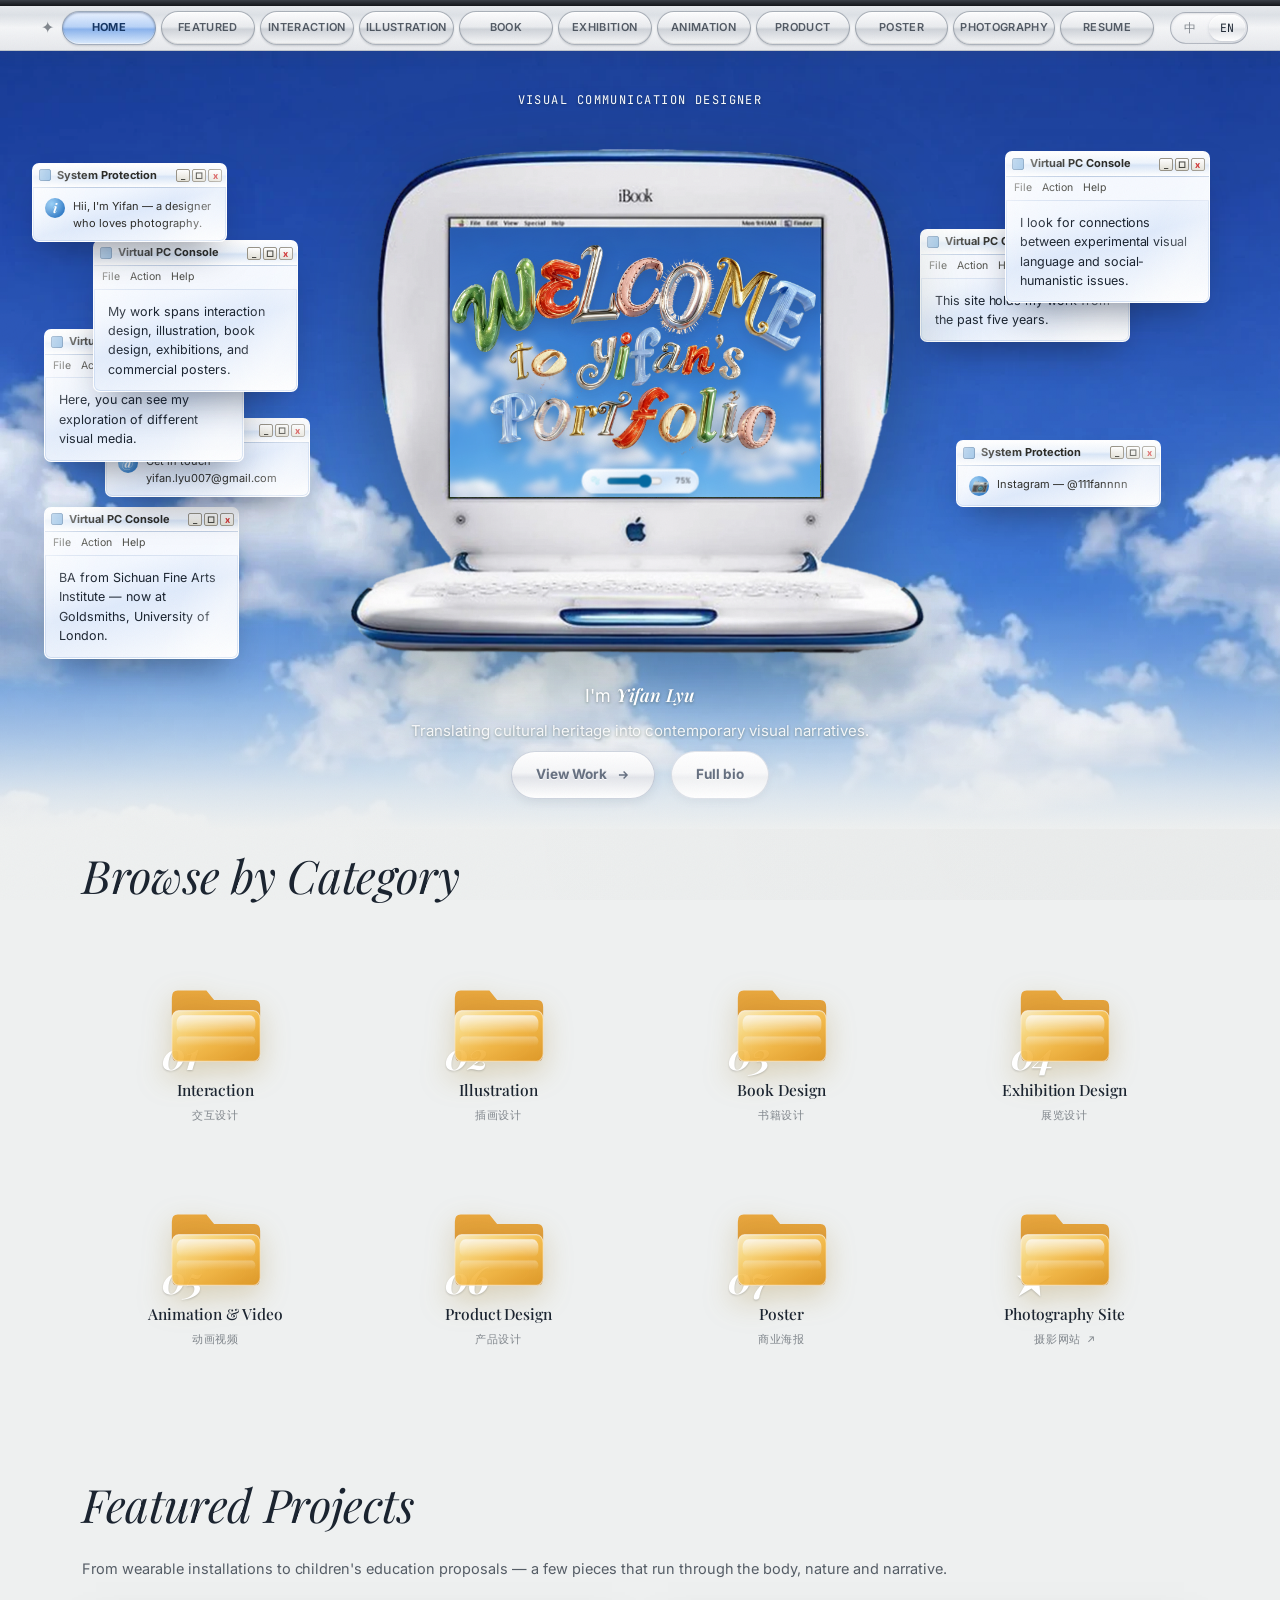
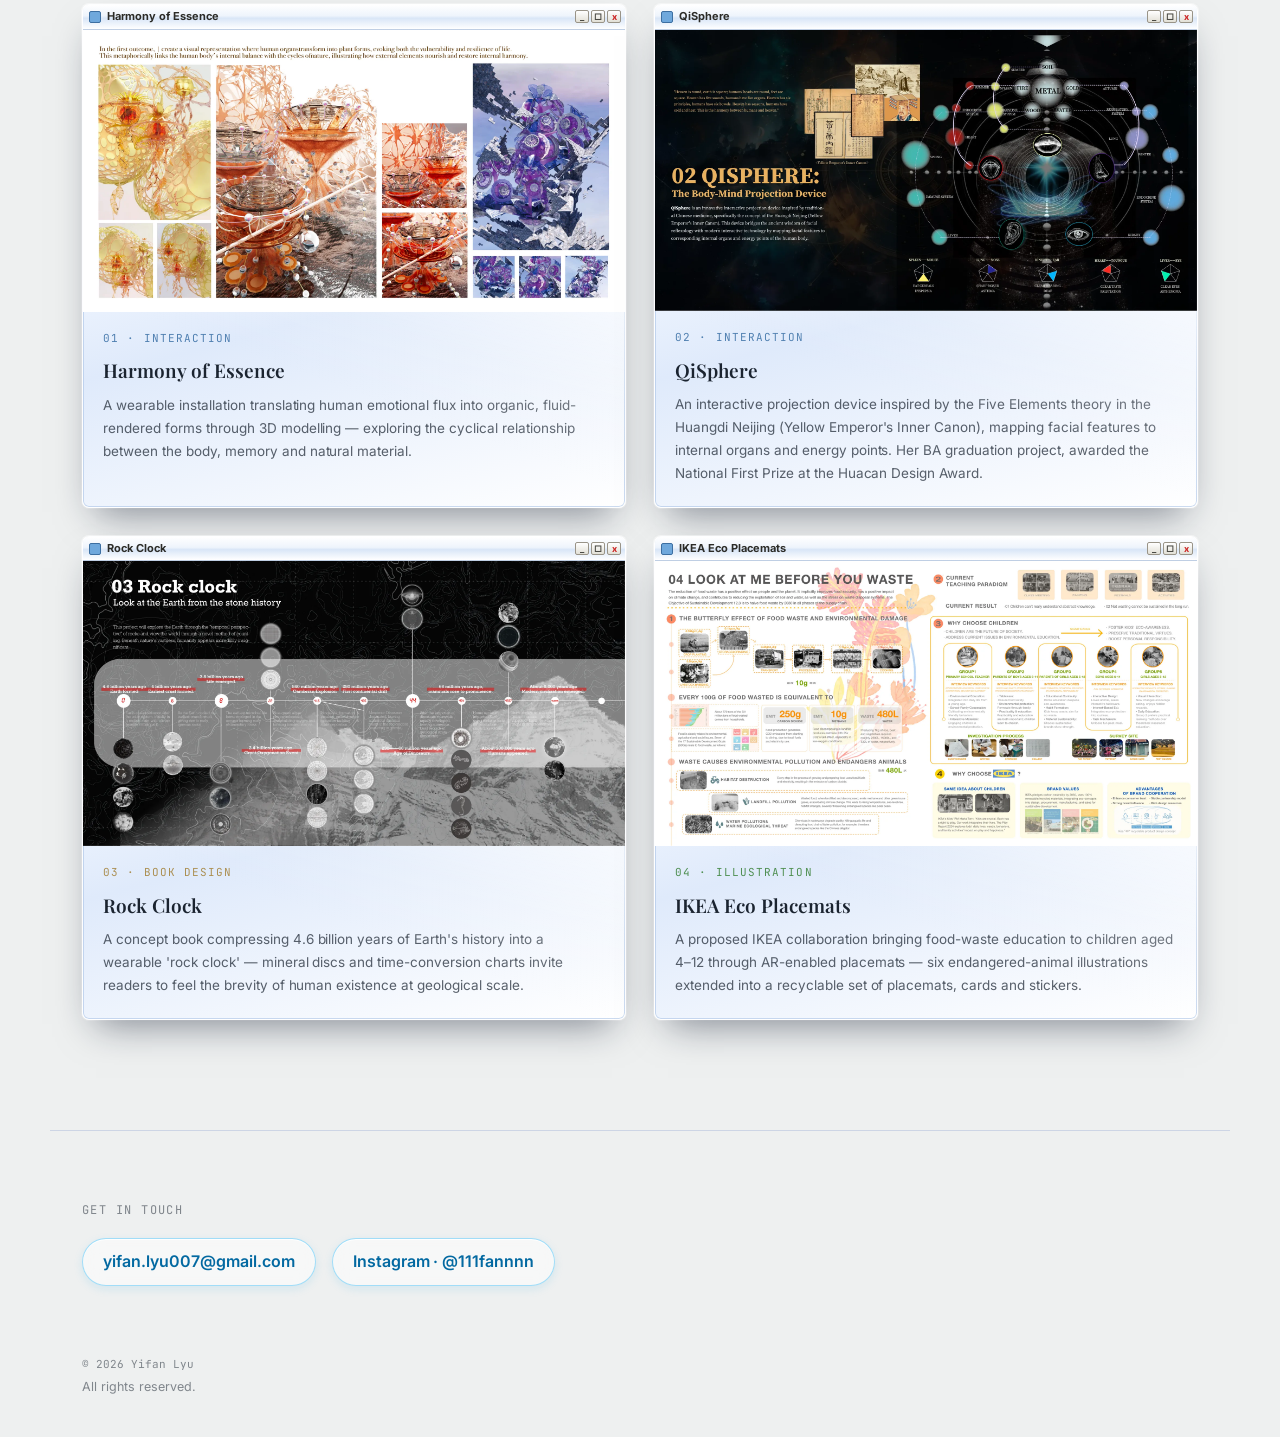
==== commit 81cbdd58: "v63: category folder redesign, hero text trim, mobile fixes Sitewide: - Hero role line shortened to " ====
--- a/index.html
+++ b/index.html
@@ -5,7 +5,7 @@
 <meta name="viewport" content="width=device-width, initial-scale=1.0">
 <title>Yifan Lyu | Visual Artist &amp; Designer</title>
 <meta name="description" content="Yifan Lyu's portfolio: photography, illustration, book design, exhibitions and interaction design.">
-<link rel="stylesheet" href="css/style.css?v=62">
+<link rel="stylesheet" href="css/style.css?v=63">
 </head>
 <body>
 
@@ -116,11 +116,11 @@
   </div>
 </div>
 
-<script src="js/data.js?v=62"></script>
-<script src="js/welcome-pieces.js?v=62"></script>
-<script src="js/main.js?v=62"></script>
-<script src="js/gallery.js?v=62"></script>
-<script src="js/home.js?v=62"></script>
+<script src="js/data.js?v=63"></script>
+<script src="js/welcome-pieces.js?v=63"></script>
+<script src="js/main.js?v=63"></script>
+<script src="js/gallery.js?v=63"></script>
+<script src="js/home.js?v=63"></script>
 <script>
   document.getElementById("year").textContent = new Date().getFullYear();
   function applyInlineLang() {
--- a/css/style.css
+++ b/css/style.css
@@ -600,25 +600,35 @@
    layered over it for real depth. Lifts and tilts open (with a colored
    glow in the category's own color) on hover. */
 .cat-tile-icon {
-  width: 96px; aspect-ratio: 100 / 78; margin: 0 auto 12px;
+  position: relative;
+  width: 96px; aspect-ratio: 100 / 96; margin: 0 auto 12px;
   filter: drop-shadow(0 10px 14px rgba(150,110,10,.28));
   transition: transform .3s cubic-bezier(.2,.8,.2,1), filter .3s;
   transform-origin: 50% 100%;
 }
-.cat-tile-icon-svg { width: 100%; height: 100%; display: block; opacity: .88; }
+/* preserveAspectRatio="none" lets the folder stretch to the taller box
+   above (was a flat 100:78, now 100:96) instead of letterboxing inside
+   it — a proper less-squashed folder rather than a flat icon floating in
+   extra empty space. */
+.cat-tile-icon-svg { position: relative; z-index: 1; width: 100%; height: 100%; display: block; opacity: .88; }
 .cat-tile:hover .cat-tile-icon {
   transform: scale(1.08) rotate(-3deg) translateY(-3px);
   filter: drop-shadow(0 16px 22px var(--tile-c, rgba(150,110,10,.4)));
 }
 .cat-tile-folder { position: relative; z-index: 2; }
+/* the number now lives tucked behind the folder icon's own bottom-left
+   corner (in DOM order, and therefore paint order, before the svg — see
+   folderSvg()/renderCategoryTiles() in gallery.js) rather than as a
+   separate metallic line of text above the folder name */
 .cat-tile-num {
+  position: absolute; left: -6px; bottom: -8px; z-index: 0;
   font-family: var(--serif); font-style: italic; font-weight: 700;
-  font-size: clamp(19px, 1.7vw, 23px); margin-bottom: 4px;
-  background: var(--metal-grad); background-clip: text; -webkit-background-clip: text;
-  color: transparent; -webkit-text-fill-color: transparent;
-  filter: drop-shadow(0 1px 1px rgba(20,24,30,.15));
-}
-.cat-tile-name { font-family: var(--serif); font-weight: 500; font-size: 15.5px; color: var(--cat-heading); }
+  font-size: clamp(30px, 3.4vw, 38px); line-height: 1;
+  color: #ffffff;
+  text-shadow: 0 1px 2px rgba(20,24,30,.2);
+  pointer-events: none;
+}
+.cat-tile-name { font-family: var(--serif); font-weight: 500; font-size: 15.5px; color: var(--ink); }
 .cat-tile-en { margin-top: 4px; font-family: var(--mono); font-size: 10.5px; text-transform: uppercase; letter-spacing: .07em; color: var(--ink-50); }
 
 @media (max-width: 900px) {
@@ -816,7 +826,11 @@
 @media (max-width: 640px) {
   #work-list .timeline-item,
   #research-list .timeline-item {
-    grid-template-columns: 1fr; gap: 4px;
+    grid-template-columns: 1fr; gap: 4px; text-align: left;
+  }
+  #work-list .timeline-item > div,
+  #research-list .timeline-item > div {
+    text-align: left;
   }
   #work-list .timeline-period-stacked,
   #research-list .timeline-period-stacked {
@@ -826,6 +840,12 @@
   #work-list .timeline-period-stacked .tp-sep,
   #research-list .timeline-period-stacked .tp-sep {
     width: 12px; height: 1px;
+  }
+  /* the bullet list is literally "what I did" for each role — a blue
+     tint pulls it apart from the plain gray notes/result text nearby */
+  #work-list .timeline-bullets li,
+  #research-list .timeline-bullets li {
+    color: var(--accent);
   }
 }
 .timeline-bullets li:last-child { margin-bottom: 0; }
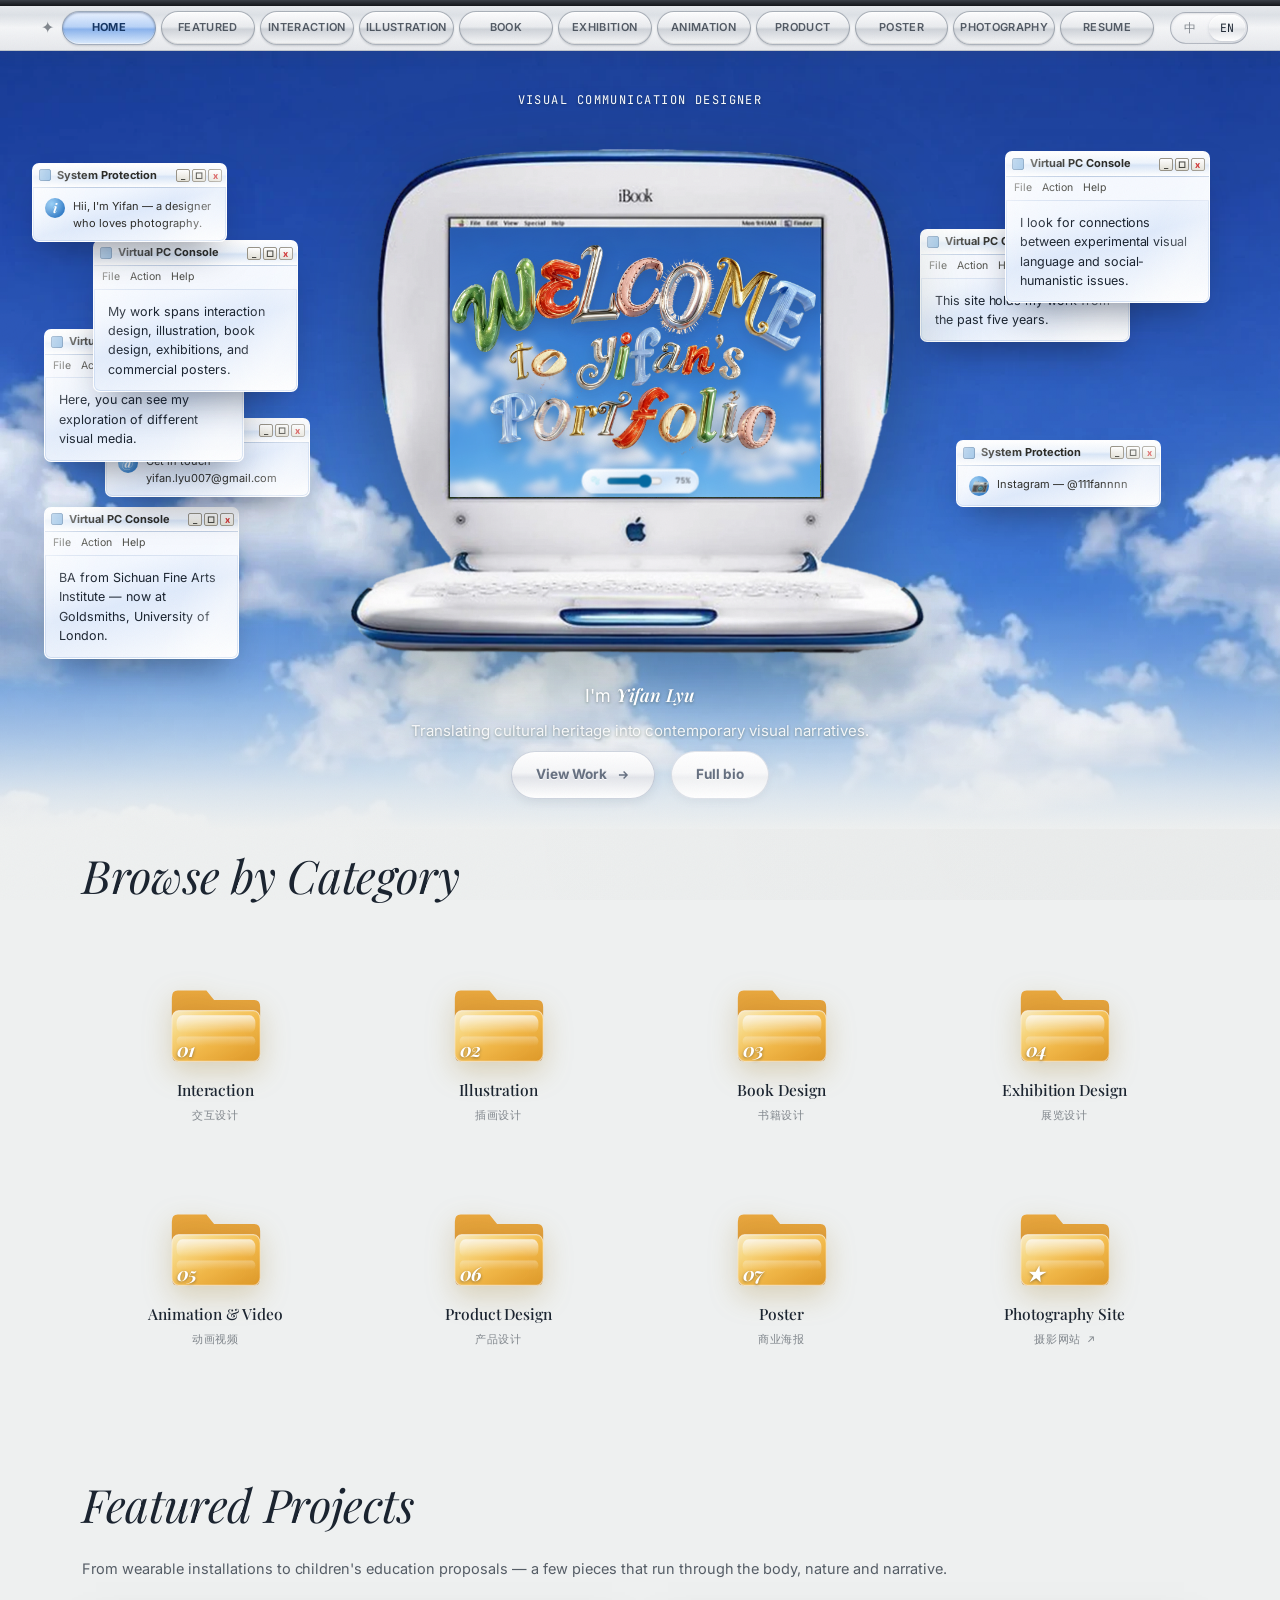
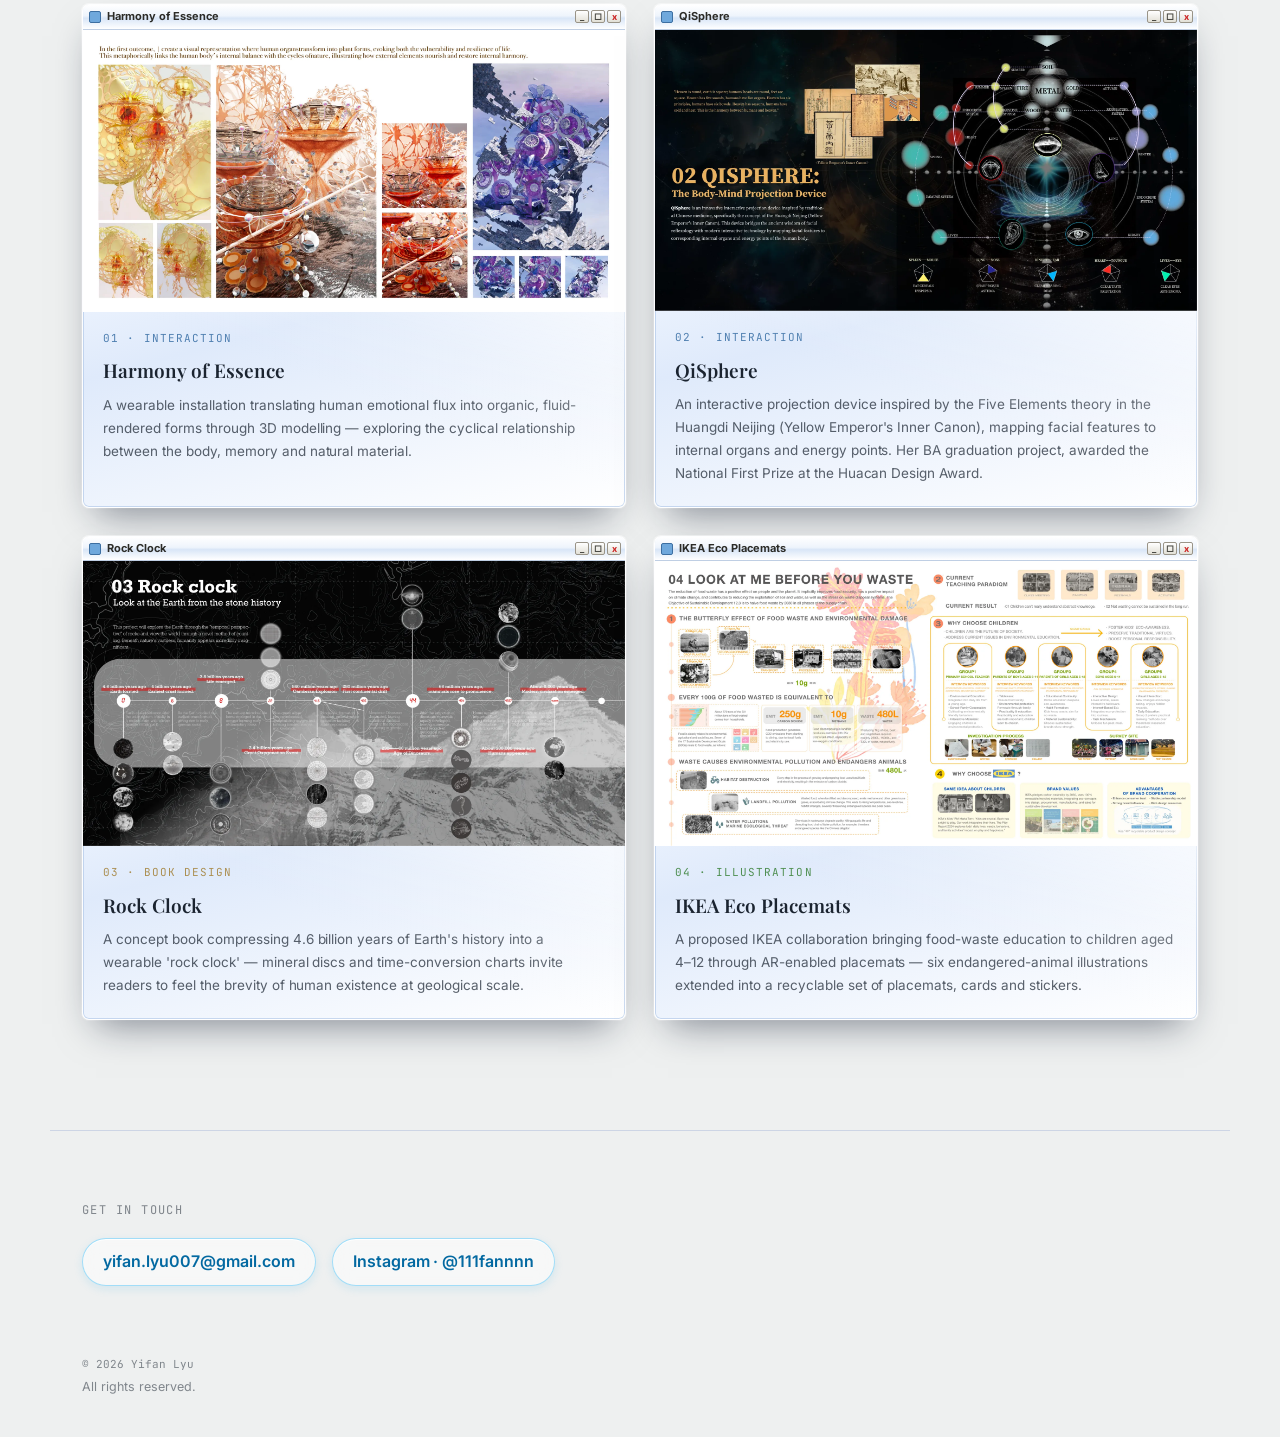
==== commit 5e77cb06: "v64: fix category tile numbers (smaller, in front of folder), revert cat-group-head color to black, " ====
--- a/index.html
+++ b/index.html
@@ -5,7 +5,7 @@
 <meta name="viewport" content="width=device-width, initial-scale=1.0">
 <title>Yifan Lyu | Visual Artist &amp; Designer</title>
 <meta name="description" content="Yifan Lyu's portfolio: photography, illustration, book design, exhibitions and interaction design.">
-<link rel="stylesheet" href="css/style.css?v=63">
+<link rel="stylesheet" href="css/style.css?v=64">
 </head>
 <body>
 
@@ -116,11 +116,11 @@
   </div>
 </div>
 
-<script src="js/data.js?v=63"></script>
-<script src="js/welcome-pieces.js?v=63"></script>
-<script src="js/main.js?v=63"></script>
-<script src="js/gallery.js?v=63"></script>
-<script src="js/home.js?v=63"></script>
+<script src="js/data.js?v=64"></script>
+<script src="js/welcome-pieces.js?v=64"></script>
+<script src="js/main.js?v=64"></script>
+<script src="js/gallery.js?v=64"></script>
+<script src="js/home.js?v=64"></script>
 <script>
   document.getElementById("year").textContent = new Date().getFullYear();
   function applyInlineLang() {
--- a/css/style.css
+++ b/css/style.css
@@ -20,7 +20,6 @@
   --accent-warm: #b91c1c;
   --accent-warm-border: rgba(185, 28, 28, .35);
   --accent-2: #38bdf8;
-  --cat-heading: #5b6fc4; /* single blue-violet used for category headings/folder names — not per-category, just one consistent color */
   --accent-pale: #e0f2fe;
   --accent-grad: linear-gradient(125deg, #7dd3fc 0%, #38bdf8 45%, #c084fc 100%);
   --purple: #6b21a8;
@@ -555,9 +554,7 @@
 .cat-group-head h3 {
   font-family: var(--serif); font-style: italic; font-weight: 500;
   font-size: clamp(22px, 2.6vw, 30px);
-  /* one consistent blue-violet instead of flat black — kept to a single
-     color (not per-category) so the list doesn't turn into a rainbow */
-  color: var(--cat-heading);
+  color: var(--ink);
 }
 .cat-group-head .cat-en { font-family: var(--mono); font-size: 11.5px; color: var(--ink-50); text-transform: uppercase; letter-spacing: .06em; }
 
@@ -616,16 +613,16 @@
   filter: drop-shadow(0 16px 22px var(--tile-c, rgba(150,110,10,.4)));
 }
 .cat-tile-folder { position: relative; z-index: 2; }
-/* the number now lives tucked behind the folder icon's own bottom-left
-   corner (in DOM order, and therefore paint order, before the svg — see
-   folderSvg()/renderCategoryTiles() in gallery.js) rather than as a
-   separate metallic line of text above the folder name */
+/* the number sits in the folder's own bottom-left corner, on top of the
+   icon (after the svg in DOM order — see folderSvg()/renderCategoryTiles()
+   in gallery.js) as a small white badge rather than a separate metallic
+   line of text above the folder name */
 .cat-tile-num {
-  position: absolute; left: -6px; bottom: -8px; z-index: 0;
+  position: absolute; left: 9px; bottom: 7px; z-index: 2;
   font-family: var(--serif); font-style: italic; font-weight: 700;
-  font-size: clamp(30px, 3.4vw, 38px); line-height: 1;
+  font-size: clamp(16px, 1.5vw, 19px); line-height: 1;
   color: #ffffff;
-  text-shadow: 0 1px 2px rgba(20,24,30,.2);
+  text-shadow: 0 1px 3px rgba(20,24,30,.45);
   pointer-events: none;
 }
 .cat-tile-name { font-family: var(--serif); font-weight: 500; font-size: 15.5px; color: var(--ink); }
@@ -824,13 +821,29 @@
    divider, end date — sitting right above the title. Education keeps its
    desktop layout at every width, per scope. */
 @media (max-width: 640px) {
+  /* flex column, not grid: every direct child (date row, then the
+     title/role/bullets/result block) stacks at the same left edge with
+     one consistent gap, instead of relying on each element's own
+     independent margin-top (which drifted out of sync). */
   #work-list .timeline-item,
   #research-list .timeline-item {
-    grid-template-columns: 1fr; gap: 4px; text-align: left;
+    display: flex; flex-direction: column; align-items: flex-start;
+    grid-template-columns: none; gap: 6px; text-align: left;
   }
   #work-list .timeline-item > div,
   #research-list .timeline-item > div {
-    text-align: left;
+    display: flex; flex-direction: column; align-items: flex-start;
+    width: 100%; gap: 4px; text-align: left;
+  }
+  #work-list .timeline-title,
+  #research-list .timeline-title,
+  #work-list .timeline-role,
+  #research-list .timeline-role,
+  #work-list .timeline-note,
+  #research-list .timeline-note,
+  #work-list .timeline-result,
+  #research-list .timeline-result {
+    margin-top: 0; width: 100%;
   }
   #work-list .timeline-period-stacked,
   #research-list .timeline-period-stacked {
@@ -841,11 +854,21 @@
   #research-list .timeline-period-stacked .tp-sep {
     width: 12px; height: 1px;
   }
-  /* the bullet list is literally "what I did" for each role — a blue
-     tint pulls it apart from the plain gray notes/result text nearby */
+  /* bullet list: drop the default 18px marker indent (it was the one
+     piece of content NOT flush with the title/role/date above it) and
+     use a tight hanging dash instead, so the text itself lines up. The
+     blue tint still pulls "what I did" apart from the plain gray notes. */
+  #work-list .timeline-bullets,
+  #research-list .timeline-bullets {
+    margin: 2px 0 0; padding-left: 0; list-style: none; width: 100%;
+  }
   #work-list .timeline-bullets li,
   #research-list .timeline-bullets li {
-    color: var(--accent);
+    position: relative; padding-left: 13px; color: var(--accent);
+  }
+  #work-list .timeline-bullets li::before,
+  #research-list .timeline-bullets li::before {
+    content: "\2013"; position: absolute; left: 0; top: 0;
   }
 }
 .timeline-bullets li:last-child { margin-bottom: 0; }
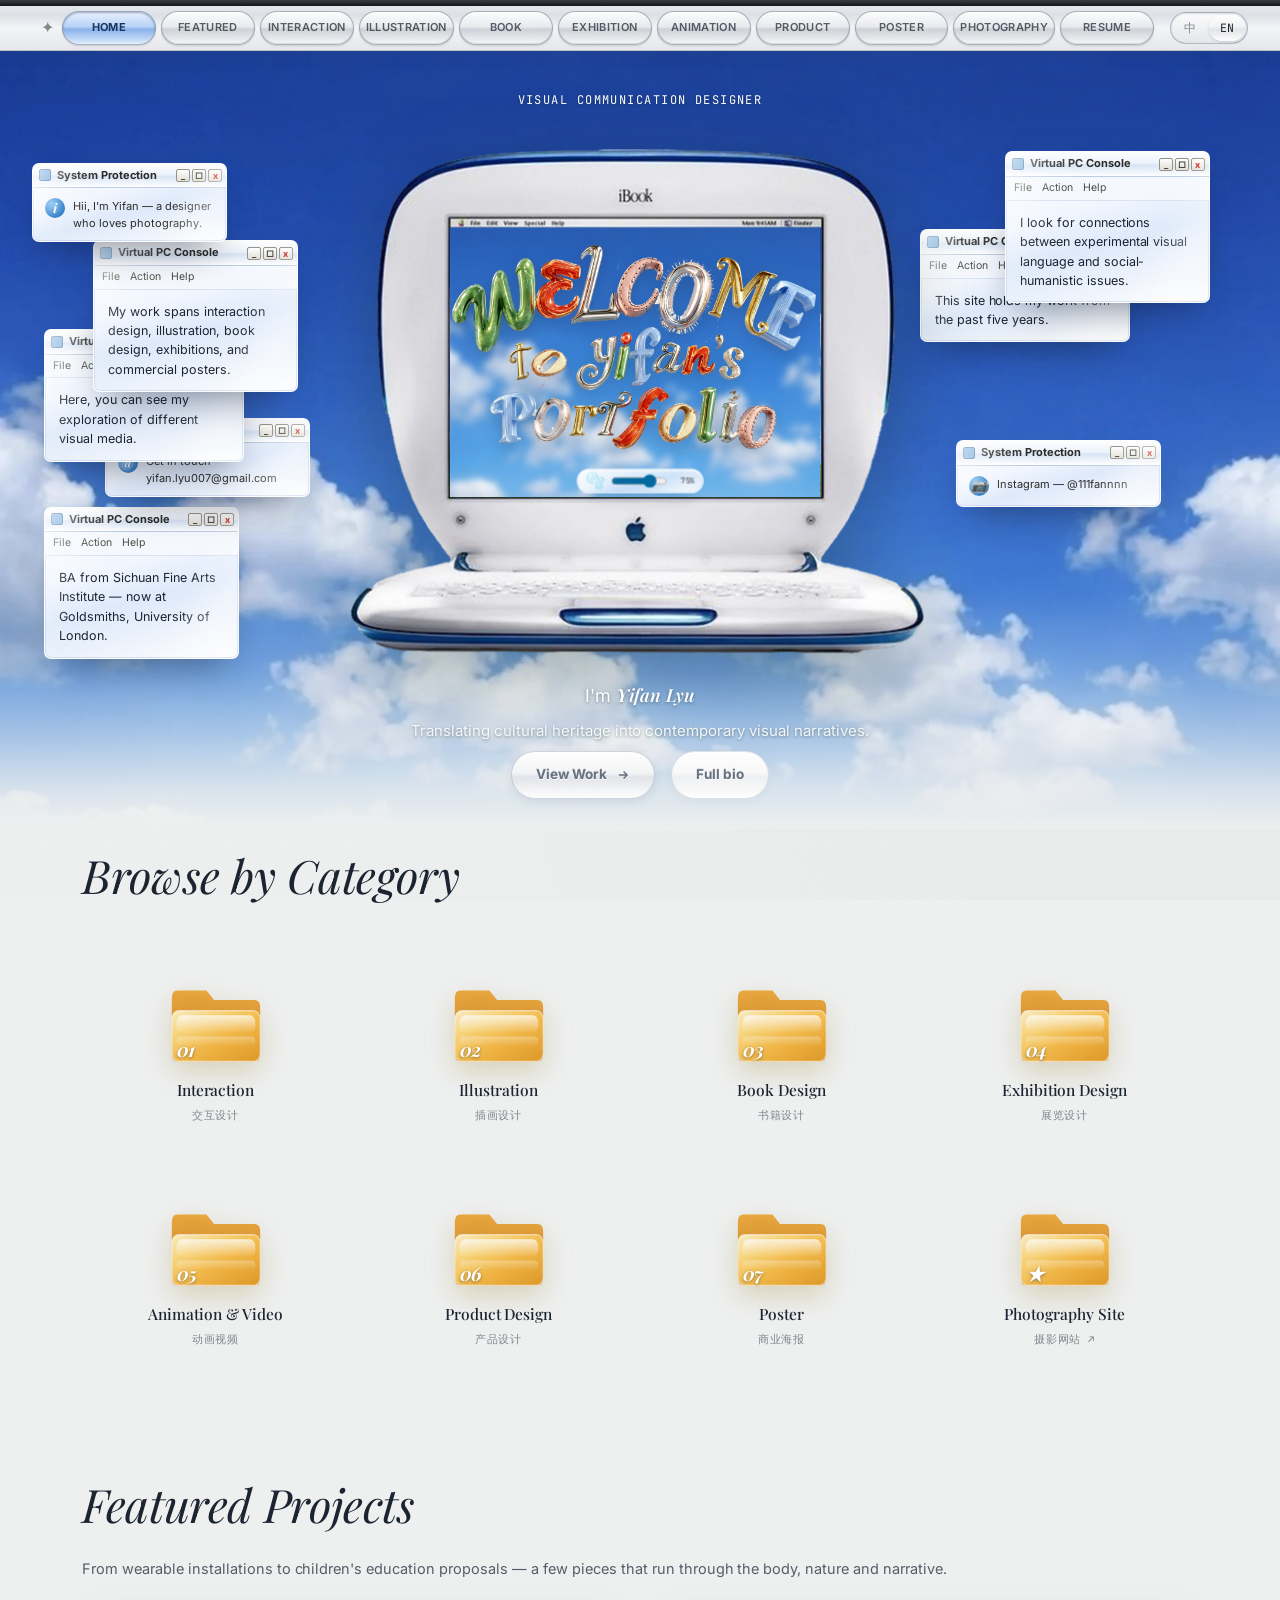
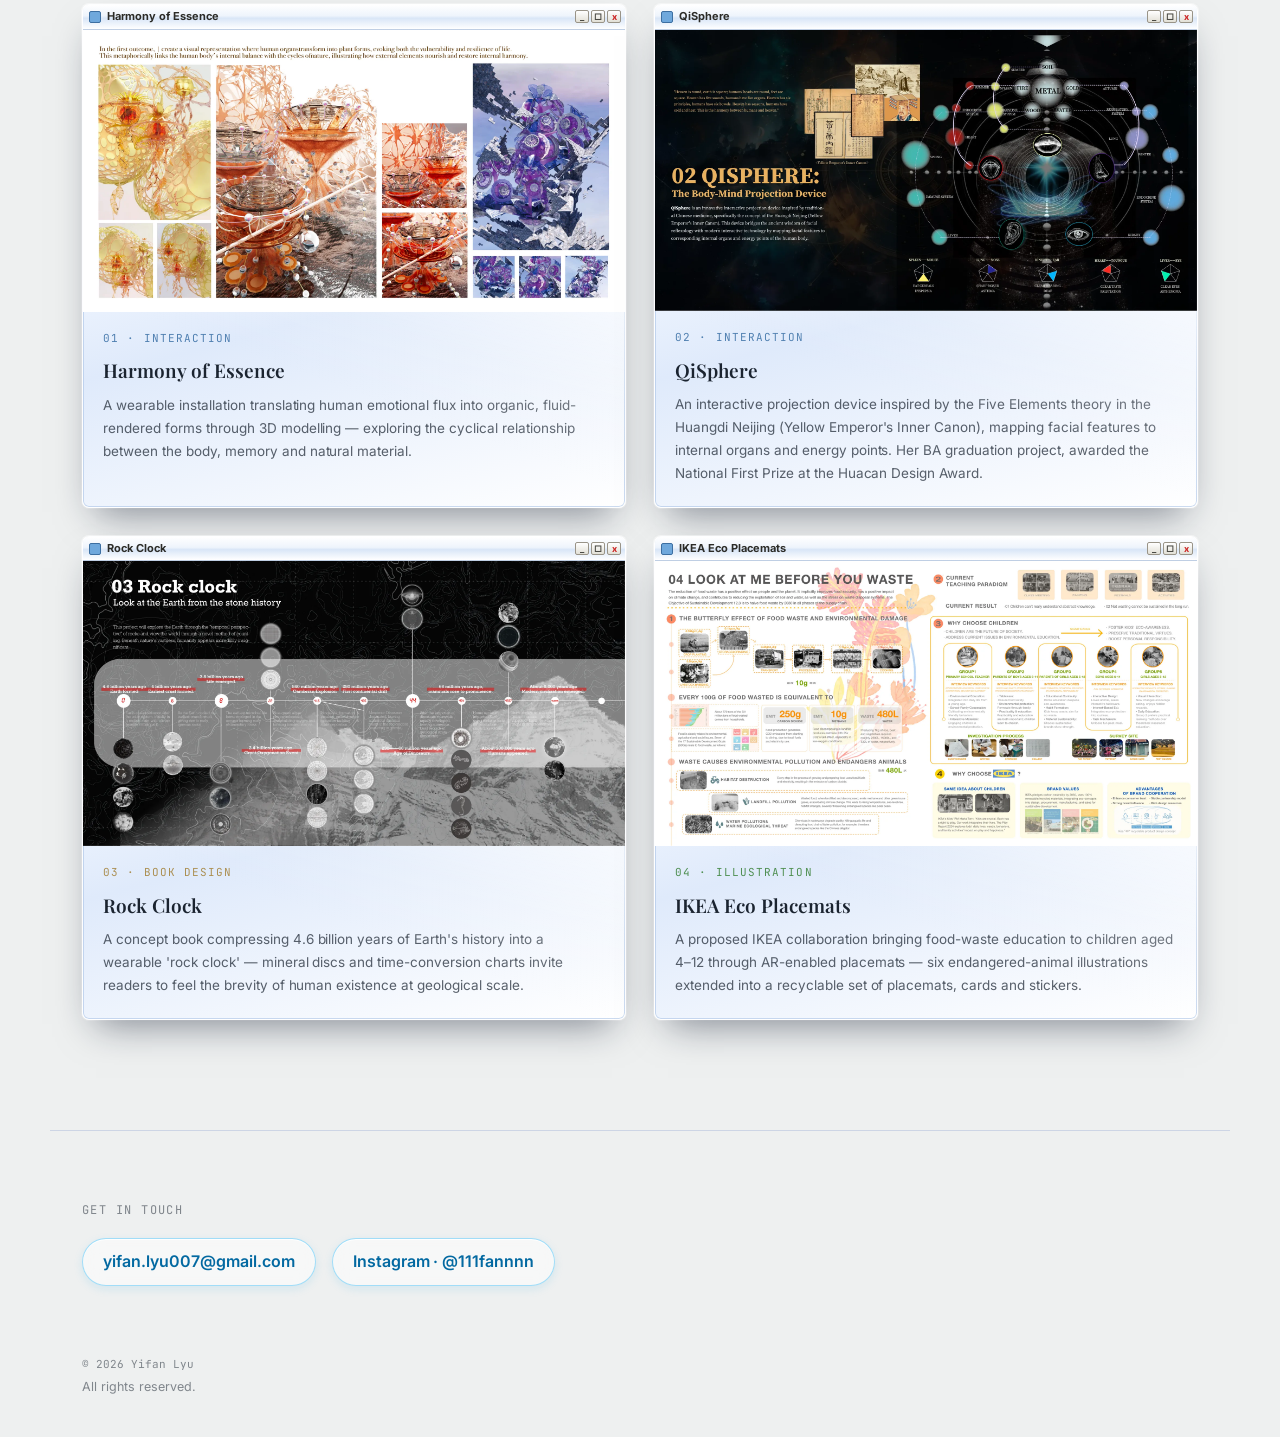
==== commit b490d915: "v65: fix bubble-icon visibility, resume mobile text color balance, nav zh label full-width, defensiv" ====
--- a/index.html
+++ b/index.html
@@ -5,7 +5,7 @@
 <meta name="viewport" content="width=device-width, initial-scale=1.0">
 <title>Yifan Lyu | Visual Artist &amp; Designer</title>
 <meta name="description" content="Yifan Lyu's portfolio: photography, illustration, book design, exhibitions and interaction design.">
-<link rel="stylesheet" href="css/style.css?v=64">
+<link rel="stylesheet" href="css/style.css?v=65">
 </head>
 <body>
 
@@ -43,7 +43,7 @@
         <div class="welcome-3d-wrap" id="welcome-3d-wrap" role="img" aria-label="Welcome to Yifan Lyu's Portfolio"></div>
       </div>
       <div class="hero-bubble-slider">
-        <span>&#129767;</span>
+        <span class="bubble-icon">&#129767;</span>
         <input type="range" id="bubble-density" min="0" max="100" step="5" value="75">
         <span class="bubble-pct" id="bubble-pct">75%</span>
       </div>
@@ -116,11 +116,11 @@
   </div>
 </div>
 
-<script src="js/data.js?v=64"></script>
-<script src="js/welcome-pieces.js?v=64"></script>
-<script src="js/main.js?v=64"></script>
-<script src="js/gallery.js?v=64"></script>
-<script src="js/home.js?v=64"></script>
+<script src="js/data.js?v=65"></script>
+<script src="js/welcome-pieces.js?v=65"></script>
+<script src="js/main.js?v=65"></script>
+<script src="js/gallery.js?v=65"></script>
+<script src="js/home.js?v=65"></script>
 <script>
   document.getElementById("year").textContent = new Date().getFullYear();
   function applyInlineLang() {
--- a/css/style.css
+++ b/css/style.css
@@ -175,7 +175,13 @@
 .nav-links-simple { display: none; }
 @media (max-width: 980px) {
   .nav-links-cats { display: none; }
-  .nav-links-simple { display: flex; }
+  /* stretch to fill the row like nav-links-cats does — without this the
+     row is only ever as wide as its own content, so it visibly falls
+     short of the nav's right edge with the shorter Chinese labels (首页/
+     作品分类/精选项目/简历) even though the longer English ones happened
+     to reach close enough to look intentional. */
+  .nav-links-simple { display: flex; flex: 1; justify-content: space-evenly; min-width: 0; }
+  .nav-links-simple a { flex: 1; }
 }
 @media (max-width: 1180px) {
   .nav-links-cats a { padding: 0 4px; font-size: 10px; }
@@ -434,6 +440,11 @@
    still gets the full scattered-window layout). */
 @media (max-width: 720px) {
   .scatter-windows { display: none; }
+  /* belt-and-braces: fully opaque on mobile so there's zero chance of the
+     underlying photo's own baked-in wallpaper (the iBook product shot's
+     screen has a sky+grass image built into it) blending through at the
+     screen edges — desktop keeps the slight .85 translucency untouched. */
+  .crt-screen::before { opacity: 1; }
 }
 
 /* ---- bubble-density slider — sits on the lower part of the iBook screen
@@ -459,6 +470,10 @@
   width: 100px; accent-color: var(--accent);
 }
 .hero-bubble-slider .bubble-pct { min-width: 2.6em; text-align: right; font-weight: 700; color: var(--ink); }
+/* the 🫧 glyph was inheriting the pill's tiny 10.5px label size, which
+   flattens its fine overlapping-circle detail into a gray smudge — give it
+   its own larger, fully-opaque size so it actually reads as bubbles */
+.hero-bubble-slider .bubble-icon { font-size: 18px; line-height: 1; flex-shrink: 0; filter: none; opacity: 1; }
 
 /* ---- compact "System Protection"-style toast for the lead intro line —
    same crystal-glass material as .win ---- */
@@ -845,6 +860,18 @@
   #research-list .timeline-result {
     margin-top: 0; width: 100%;
   }
+  /* on a phone, title + role + bullets + result stacked tight together read
+     as "everything is blue" when role and result both carry the desktop
+     accent color — keep that blue on just the bullets (the actual "what I
+     did" responsibility text the color was requested for) and bring role
+     + result back to plain ink, so the block reads black-with-blue-accents
+     again instead of solid blue. */
+  #work-list .timeline-role,
+  #research-list .timeline-role,
+  #work-list .timeline-result,
+  #research-list .timeline-result {
+    color: var(--ink);
+  }
   #work-list .timeline-period-stacked,
   #research-list .timeline-period-stacked {
     flex-direction: row; justify-content: flex-start; align-items: center;
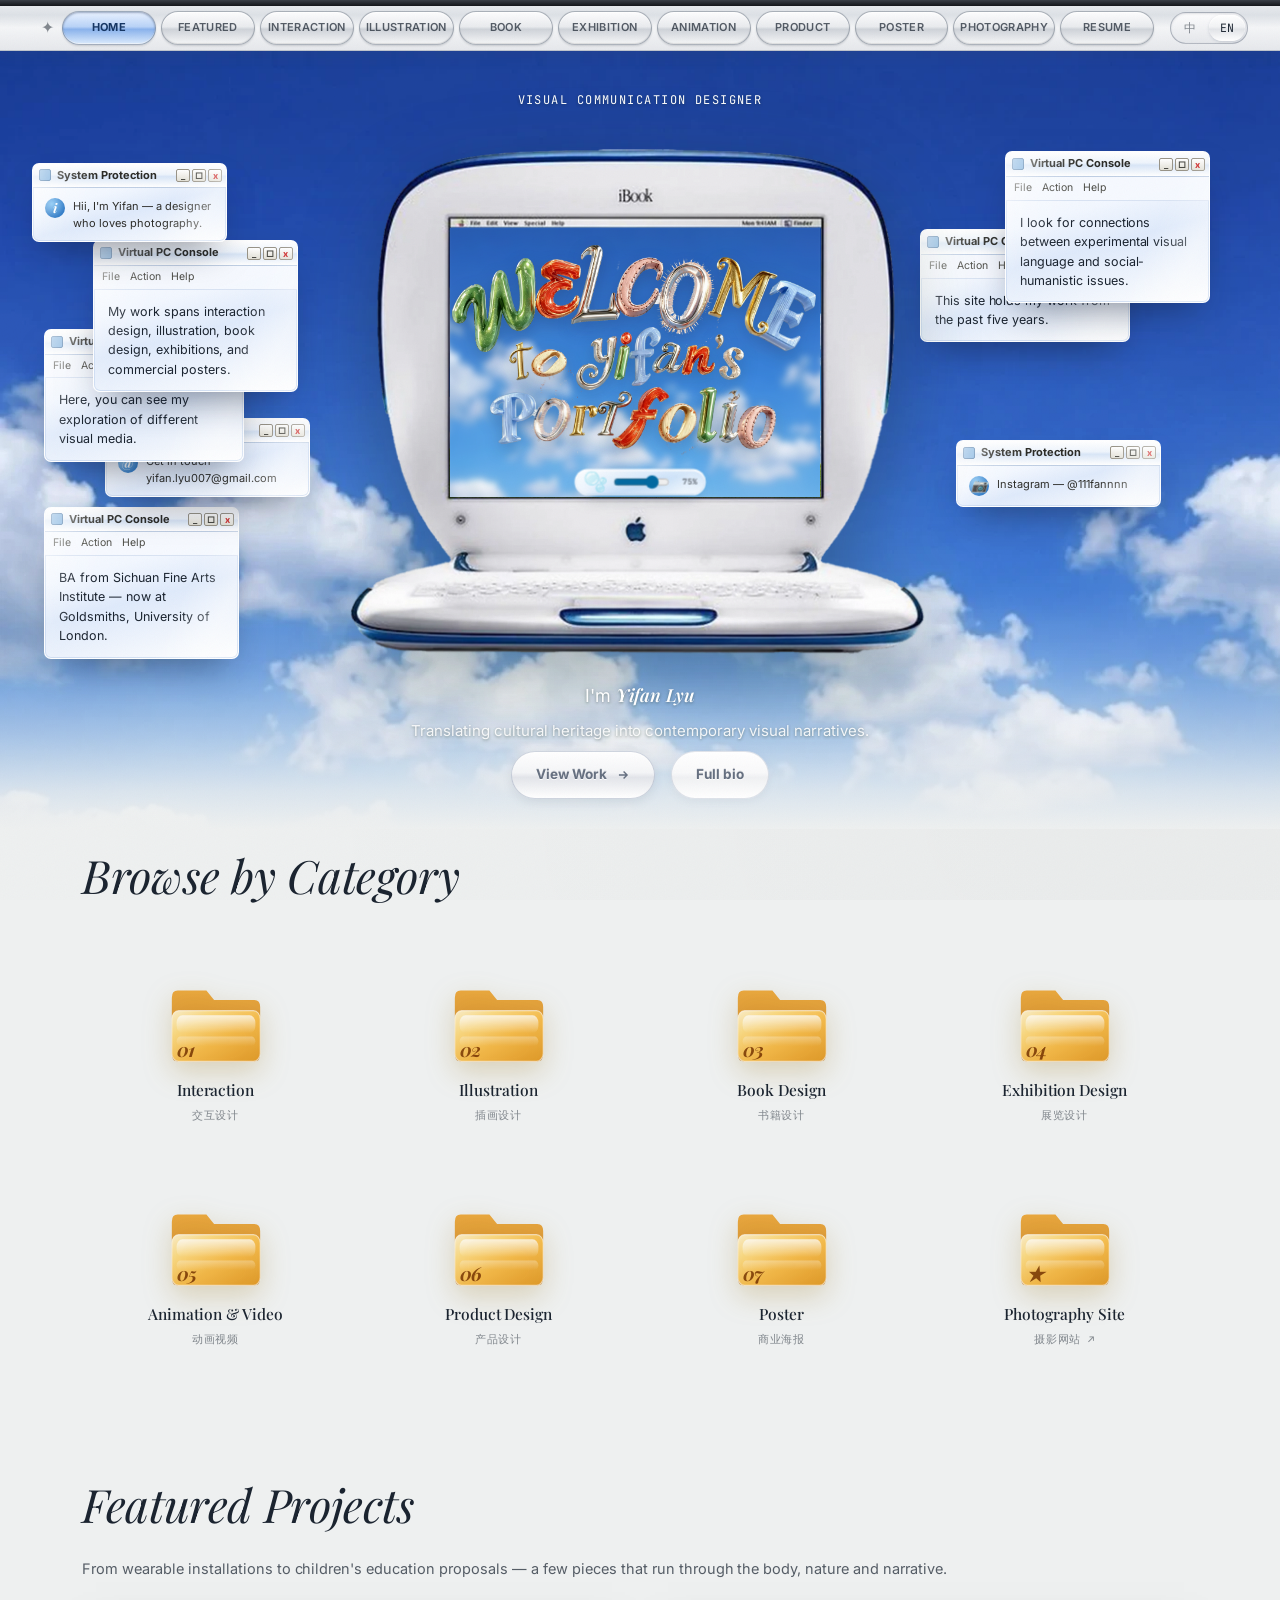
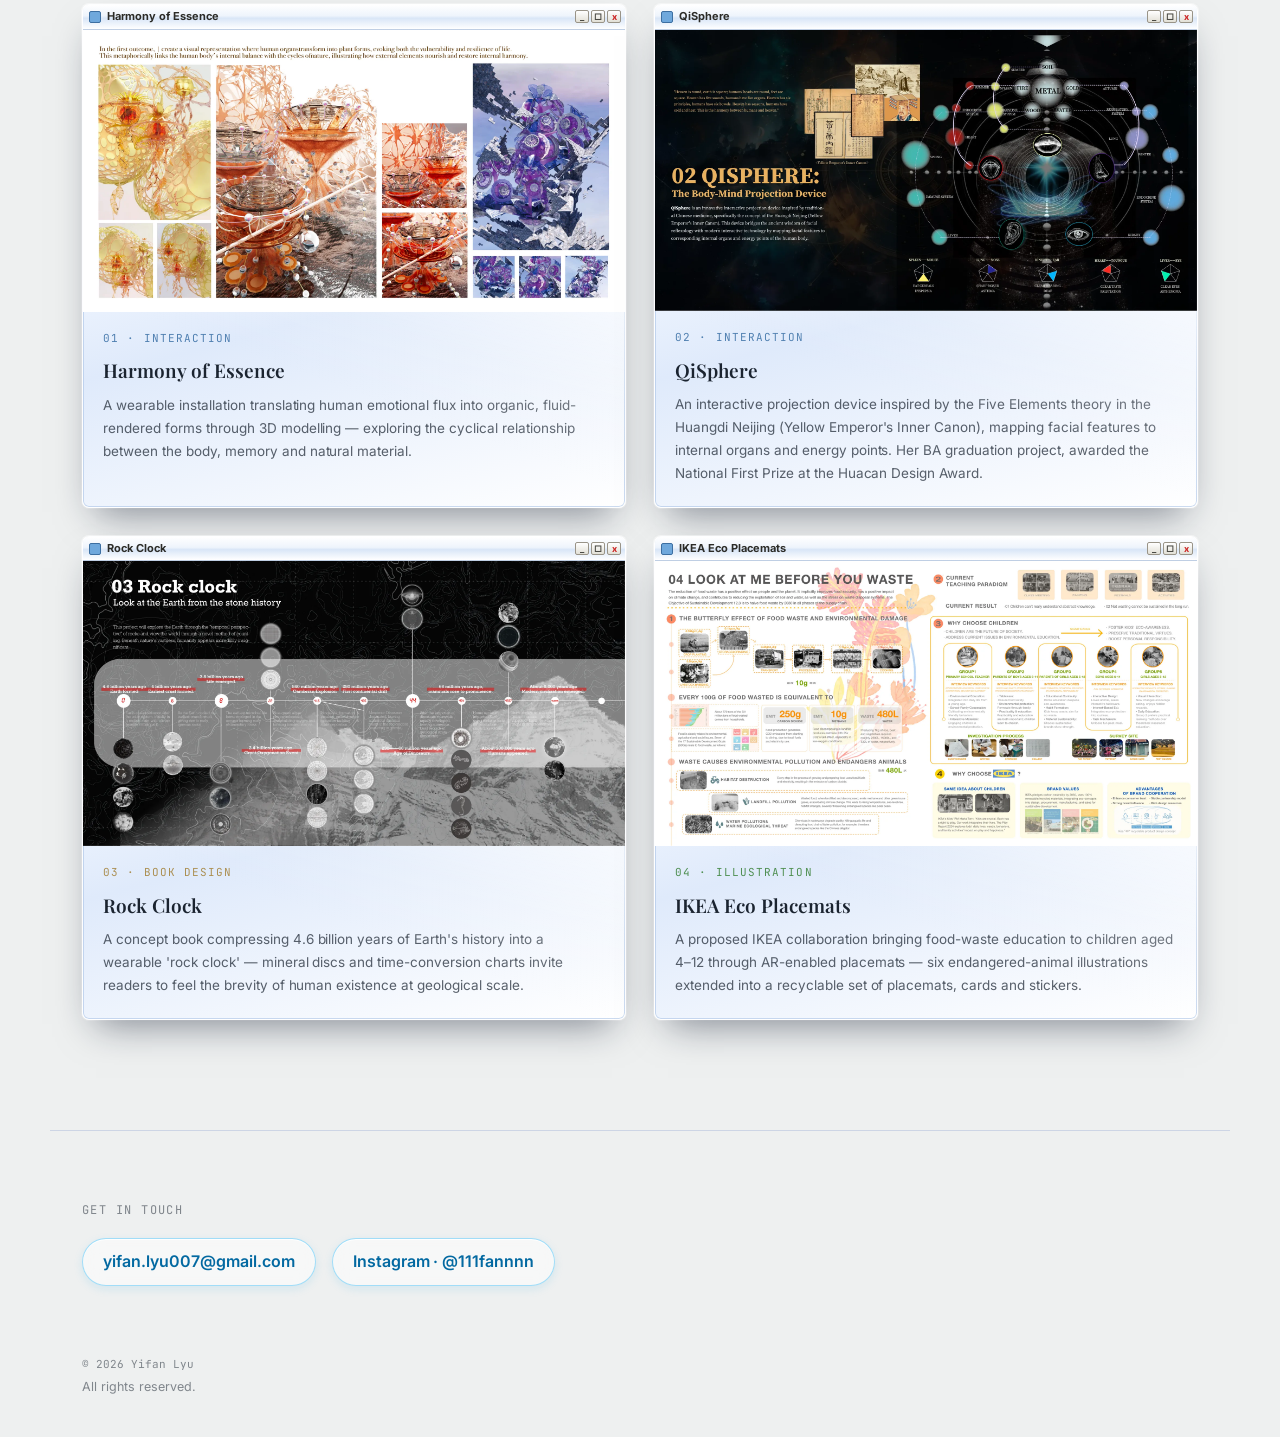
==== commit a39aa976: "v66: mobile media-list max 2-per-row, iBook screen letters centered+enlarged on mobile, category num" ====
--- a/index.html
+++ b/index.html
@@ -5,7 +5,7 @@
 <meta name="viewport" content="width=device-width, initial-scale=1.0">
 <title>Yifan Lyu | Visual Artist &amp; Designer</title>
 <meta name="description" content="Yifan Lyu's portfolio: photography, illustration, book design, exhibitions and interaction design.">
-<link rel="stylesheet" href="css/style.css?v=65">
+<link rel="stylesheet" href="css/style.css?v=66">
 </head>
 <body>
 
@@ -116,11 +116,11 @@
   </div>
 </div>
 
-<script src="js/data.js?v=65"></script>
-<script src="js/welcome-pieces.js?v=65"></script>
-<script src="js/main.js?v=65"></script>
-<script src="js/gallery.js?v=65"></script>
-<script src="js/home.js?v=65"></script>
+<script src="js/data.js?v=66"></script>
+<script src="js/welcome-pieces.js?v=66"></script>
+<script src="js/main.js?v=66"></script>
+<script src="js/gallery.js?v=66"></script>
+<script src="js/home.js?v=66"></script>
 <script>
   document.getElementById("year").textContent = new Date().getFullYear();
   function applyInlineLang() {
--- a/css/style.css
+++ b/css/style.css
@@ -445,6 +445,17 @@
      screen has a sky+grass image built into it) blending through at the
      screen edges — desktop keeps the slight .85 translucency untouched. */
   .crt-screen::before { opacity: 1; }
+  /* letters were pinned to the top of the screen (align-items:flex-start)
+     specifically to leave the lower ~18% clear for the bubble-density
+     slider — but on mobile that slider isn't absolutely positioned over
+     the screen at all (it just flows below the whole computer, see the
+     base .hero-bubble-slider rule), so that reserved strip is dead space
+     with nothing sitting on it. Center the letters instead so any leftover
+     margin splits evenly top/bottom, and size them up a little so there's
+     less of it to begin with — this is the empty band that kept reading
+     as a stray "seam" across several rounds of screenshots. */
+  .crt-screen { align-items: center; }
+  .welcome-3d-wrap { width: 108%; flex-shrink: 0; margin-top: 0; }
 }
 
 /* ---- bubble-density slider — sits on the lower part of the iBook screen
@@ -523,6 +534,10 @@
     position: absolute; left: 50%; top: 60%; transform: translateX(-50%) scale(.88);
     margin: 0; z-index: 5; font-size: 9px; padding: 3px 9px; gap: 5px;
   }
+  /* the whole pill (icon included) already shrinks 12% from the scale(.88)
+     above — bump the icon's own pre-scale size so it still reads clearly
+     post-scale instead of shrinking twice. */
+  .hero-bubble-slider .bubble-icon { font-size: 22px; }
   .hero-bubble-slider input[type="range"] { width: 64px; }
 }
 
@@ -636,8 +651,14 @@
   position: absolute; left: 9px; bottom: 7px; z-index: 2;
   font-family: var(--serif); font-style: italic; font-weight: 700;
   font-size: clamp(16px, 1.5vw, 19px); line-height: 1;
-  color: #ffffff;
-  text-shadow: 0 1px 3px rgba(20,24,30,.45);
+  /* dark amber instead of white, and multiply-blended into the folder's
+     own gold gradient underneath (rather than a flat opaque badge sitting
+     on top of it) — the number now darkens whatever folder-material tone
+     is already there, reading as printed onto the paper instead of a
+     separate sticker pasted over a separate layer. */
+  color: #7a4400;
+  mix-blend-mode: multiply;
+  opacity: .85;
   pointer-events: none;
 }
 .cat-tile-name { font-family: var(--serif); font-weight: 500; font-size: 15.5px; color: var(--ink); }
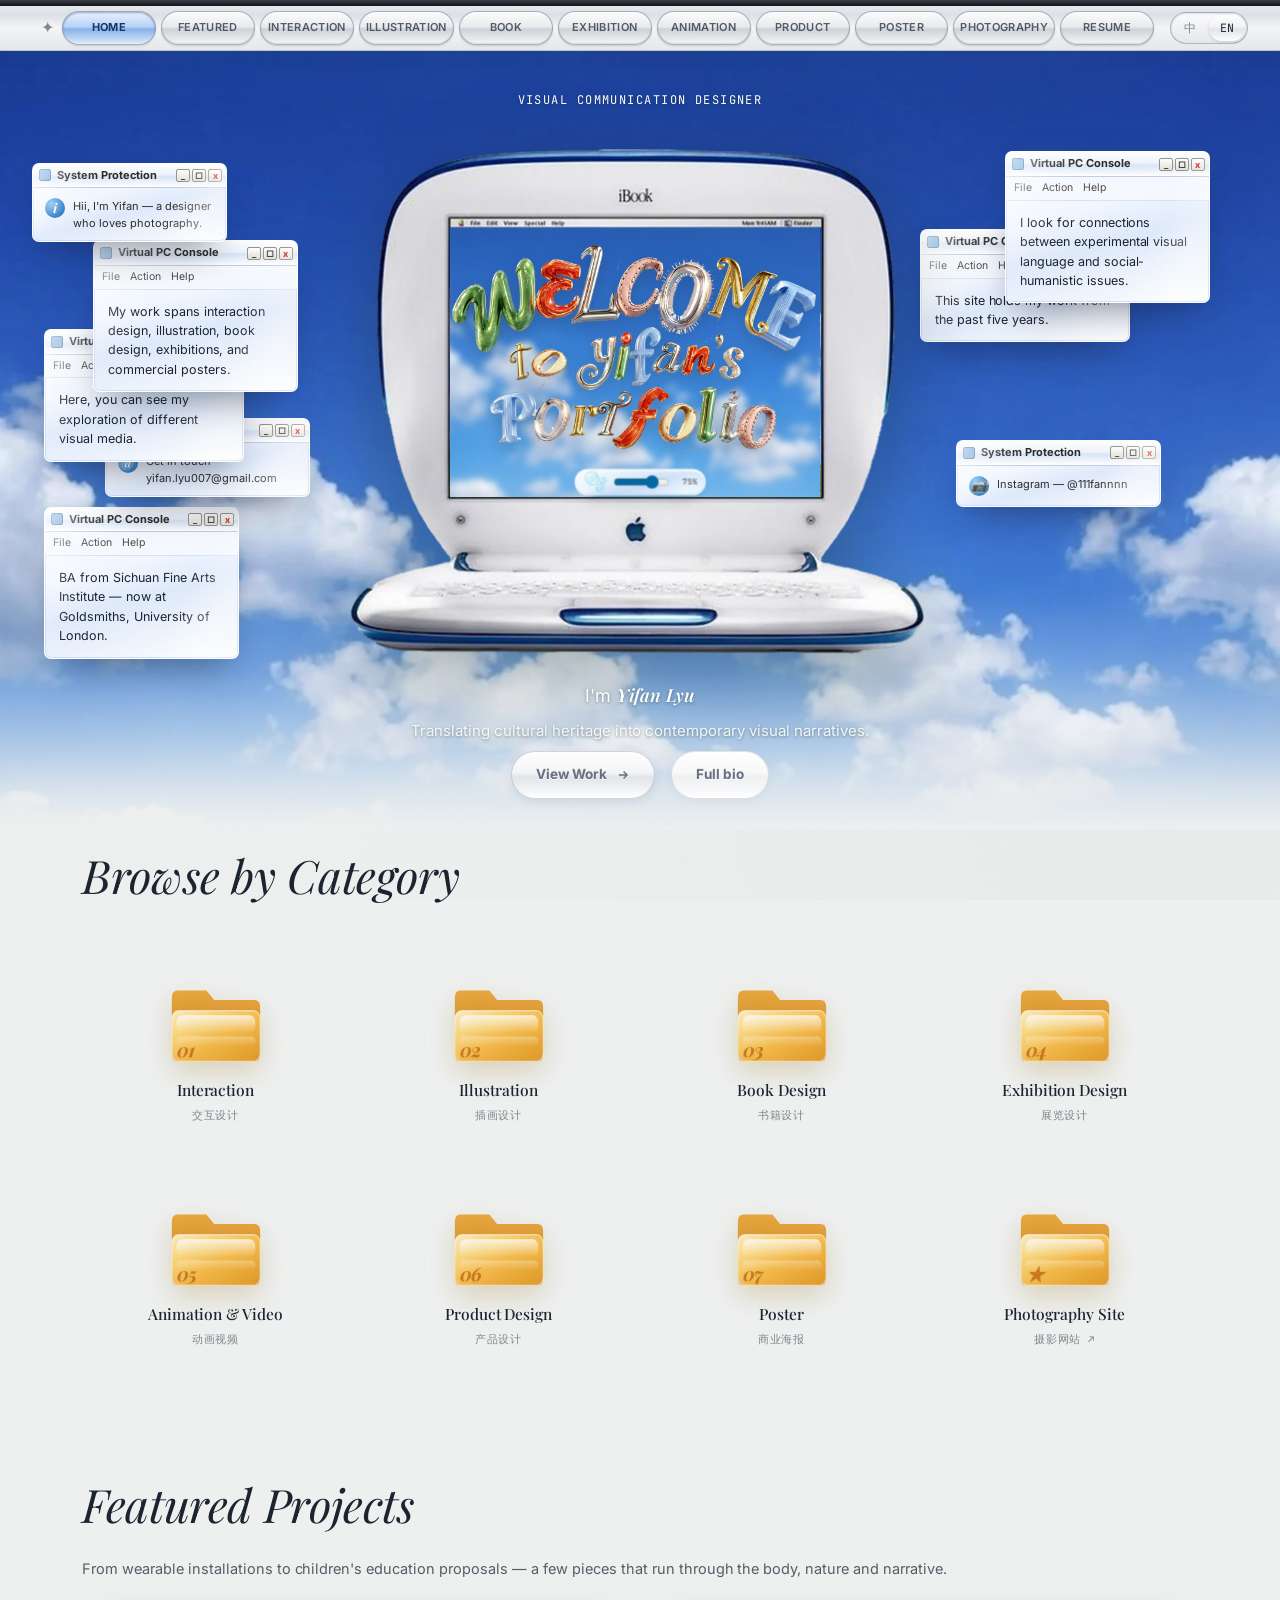
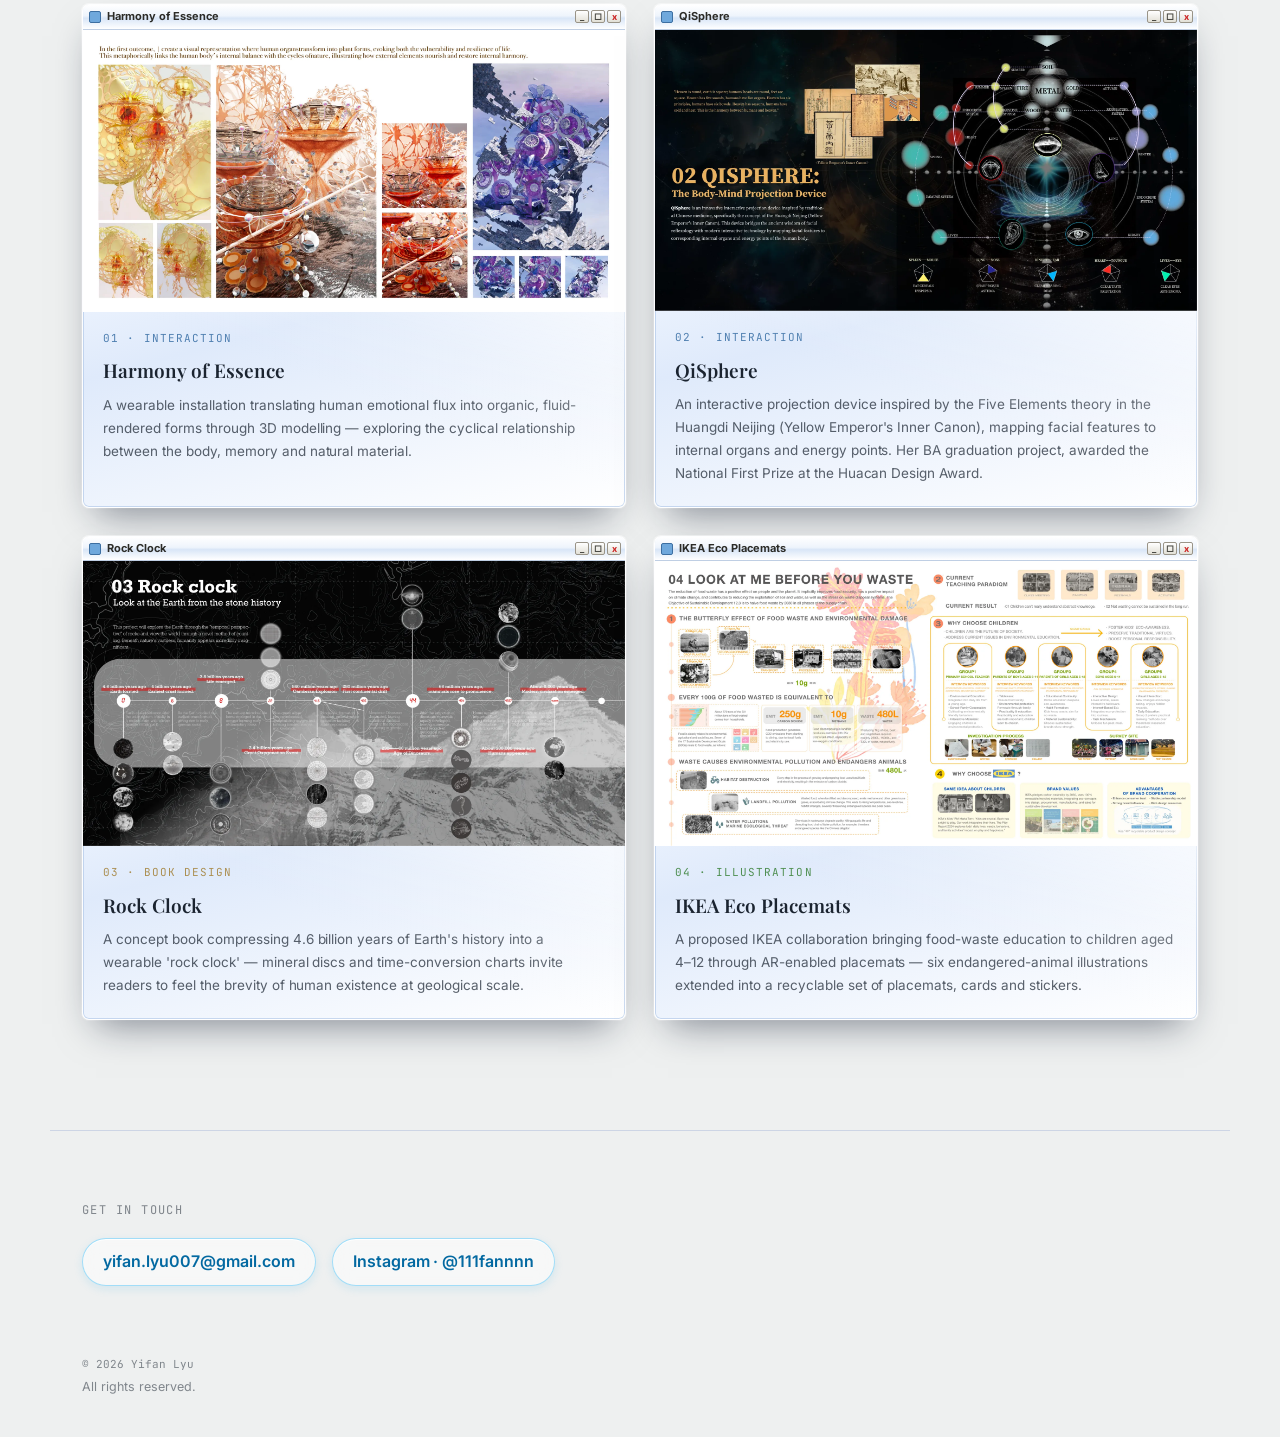
==== commit 4bc1558b: "v68: restore mobile letter animation on clean static base, lighten+add sheen to folder numbers, towe" ====
--- a/index.html
+++ b/index.html
@@ -5,7 +5,7 @@
 <meta name="viewport" content="width=device-width, initial-scale=1.0">
 <title>Yifan Lyu | Visual Artist &amp; Designer</title>
 <meta name="description" content="Yifan Lyu's portfolio: photography, illustration, book design, exhibitions and interaction design.">
-<link rel="stylesheet" href="css/style.css?v=66">
+<link rel="stylesheet" href="css/style.css?v=68">
 </head>
 <body>
 
@@ -42,6 +42,14 @@
       <div class="crt-screen">
         <div class="welcome-3d-wrap" id="welcome-3d-wrap" role="img" aria-label="Welcome to Yifan Lyu's Portfolio"></div>
       </div>
+      <!-- mobile-only: swaps crt-monitor-img for a pre-composited flat photo
+           (computer + clean sky baked into one picture, no live background
+           layer) instead of ibook.webp's own baked-in sky+grass wallpaper —
+           this is what actually fixed the seam, since it's just the photo,
+           not the whole screen. The animated WELCOME letters (.crt-screen
+           below) still render live on top on mobile, same as desktop, now
+           that they're sitting on a guaranteed-clean backdrop. -->
+      <img class="crt-mobile-static" src="assets/img/hero/ibook-mobile-sky.webp" alt="">
       <div class="hero-bubble-slider">
         <span class="bubble-icon">&#129767;</span>
         <input type="range" id="bubble-density" min="0" max="100" step="5" value="75">
@@ -116,11 +124,11 @@
   </div>
 </div>
 
-<script src="js/data.js?v=66"></script>
-<script src="js/welcome-pieces.js?v=66"></script>
-<script src="js/main.js?v=66"></script>
-<script src="js/gallery.js?v=66"></script>
-<script src="js/home.js?v=66"></script>
+<script src="js/data.js?v=68"></script>
+<script src="js/welcome-pieces.js?v=68"></script>
+<script src="js/main.js?v=68"></script>
+<script src="js/gallery.js?v=68"></script>
+<script src="js/home.js?v=68"></script>
 <script>
   document.getElementById("year").textContent = new Date().getFullYear();
   function applyInlineLang() {
--- a/css/style.css
+++ b/css/style.css
@@ -301,6 +301,8 @@
 .crt-scene { position: relative; width: min(1400px, 100%); z-index: 2; }
 .crt-wrap { position: relative; width: min(580px, 56vw); margin: 0 auto; z-index: 3; filter: drop-shadow(0 24px 40px rgba(20,40,20,.3)); }
 .crt-wrap img.crt-monitor-img { width: 100%; height: auto; display: block; }
+/* hidden on desktop — only swapped in on mobile below */
+.crt-wrap img.crt-mobile-static { display: none; width: 100%; height: auto; }
 
 .crt-screen {
   position: absolute; left: 17.23%; top: 18.39%; width: 63.87%; height: 46.78%;
@@ -440,21 +442,17 @@
    still gets the full scattered-window layout). */
 @media (max-width: 720px) {
   .scatter-windows { display: none; }
-  /* belt-and-braces: fully opaque on mobile so there's zero chance of the
-     underlying photo's own baked-in wallpaper (the iBook product shot's
-     screen has a sky+grass image built into it) blending through at the
-     screen edges — desktop keeps the slight .85 translucency untouched. */
-  .crt-screen::before { opacity: 1; }
-  /* letters were pinned to the top of the screen (align-items:flex-start)
-     specifically to leave the lower ~18% clear for the bubble-density
-     slider — but on mobile that slider isn't absolutely positioned over
-     the screen at all (it just flows below the whole computer, see the
-     base .hero-bubble-slider rule), so that reserved strip is dead space
-     with nothing sitting on it. Center the letters instead so any leftover
-     margin splits evenly top/bottom, and size them up a little so there's
-     less of it to begin with — this is the empty band that kept reading
-     as a stray "seam" across several rounds of screenshots. */
-  .crt-screen { align-items: center; }
+  /* the seam turned out to live in ibook.webp itself — its baked-in
+     screen wallpaper (sky+grass) peeking past our overlay's edges — not
+     in the letters. Swap just the photo for a version with a guaranteed-
+     clean sky already baked into its screen area (crt-mobile-static),
+     and drop .crt-screen's own background/blur layer since that photo
+     now handles the backdrop — leaving only the animated WELCOME letters
+     to render live on top, same as desktop. */
+  .crt-monitor-img { display: none; }
+  .crt-mobile-static { display: block; }
+  .crt-screen { background: transparent; align-items: center; }
+  .crt-screen::before { display: none; }
   .welcome-3d-wrap { width: 108%; flex-shrink: 0; margin-top: 0; }
 }
 
@@ -651,14 +649,16 @@
   position: absolute; left: 9px; bottom: 7px; z-index: 2;
   font-family: var(--serif); font-style: italic; font-weight: 700;
   font-size: clamp(16px, 1.5vw, 19px); line-height: 1;
-  /* dark amber instead of white, and multiply-blended into the folder's
-     own gold gradient underneath (rather than a flat opaque badge sitting
-     on top of it) — the number now darkens whatever folder-material tone
-     is already there, reading as printed onto the paper instead of a
-     separate sticker pasted over a separate layer. */
-  color: #7a4400;
+  /* lighter amber, still multiply-blended into the folder's own gold
+     gradient underneath so it reads as printed onto the material rather
+     than a badge sitting on top of it — plus a soft light highlight
+     above the ink (a thin white text-shadow) for a bit of embossed sheen,
+     so the number itself catches light like the rest of the glossy
+     folder instead of looking flat. */
+  color: #c9862e;
+  text-shadow: 0 -1px 0 rgba(255,255,255,.55), 0 1px 1px rgba(120,70,10,.25);
   mix-blend-mode: multiply;
-  opacity: .85;
+  opacity: .8;
   pointer-events: none;
 }
 .cat-tile-name { font-family: var(--serif); font-weight: 500; font-size: 15.5px; color: var(--ink); }
